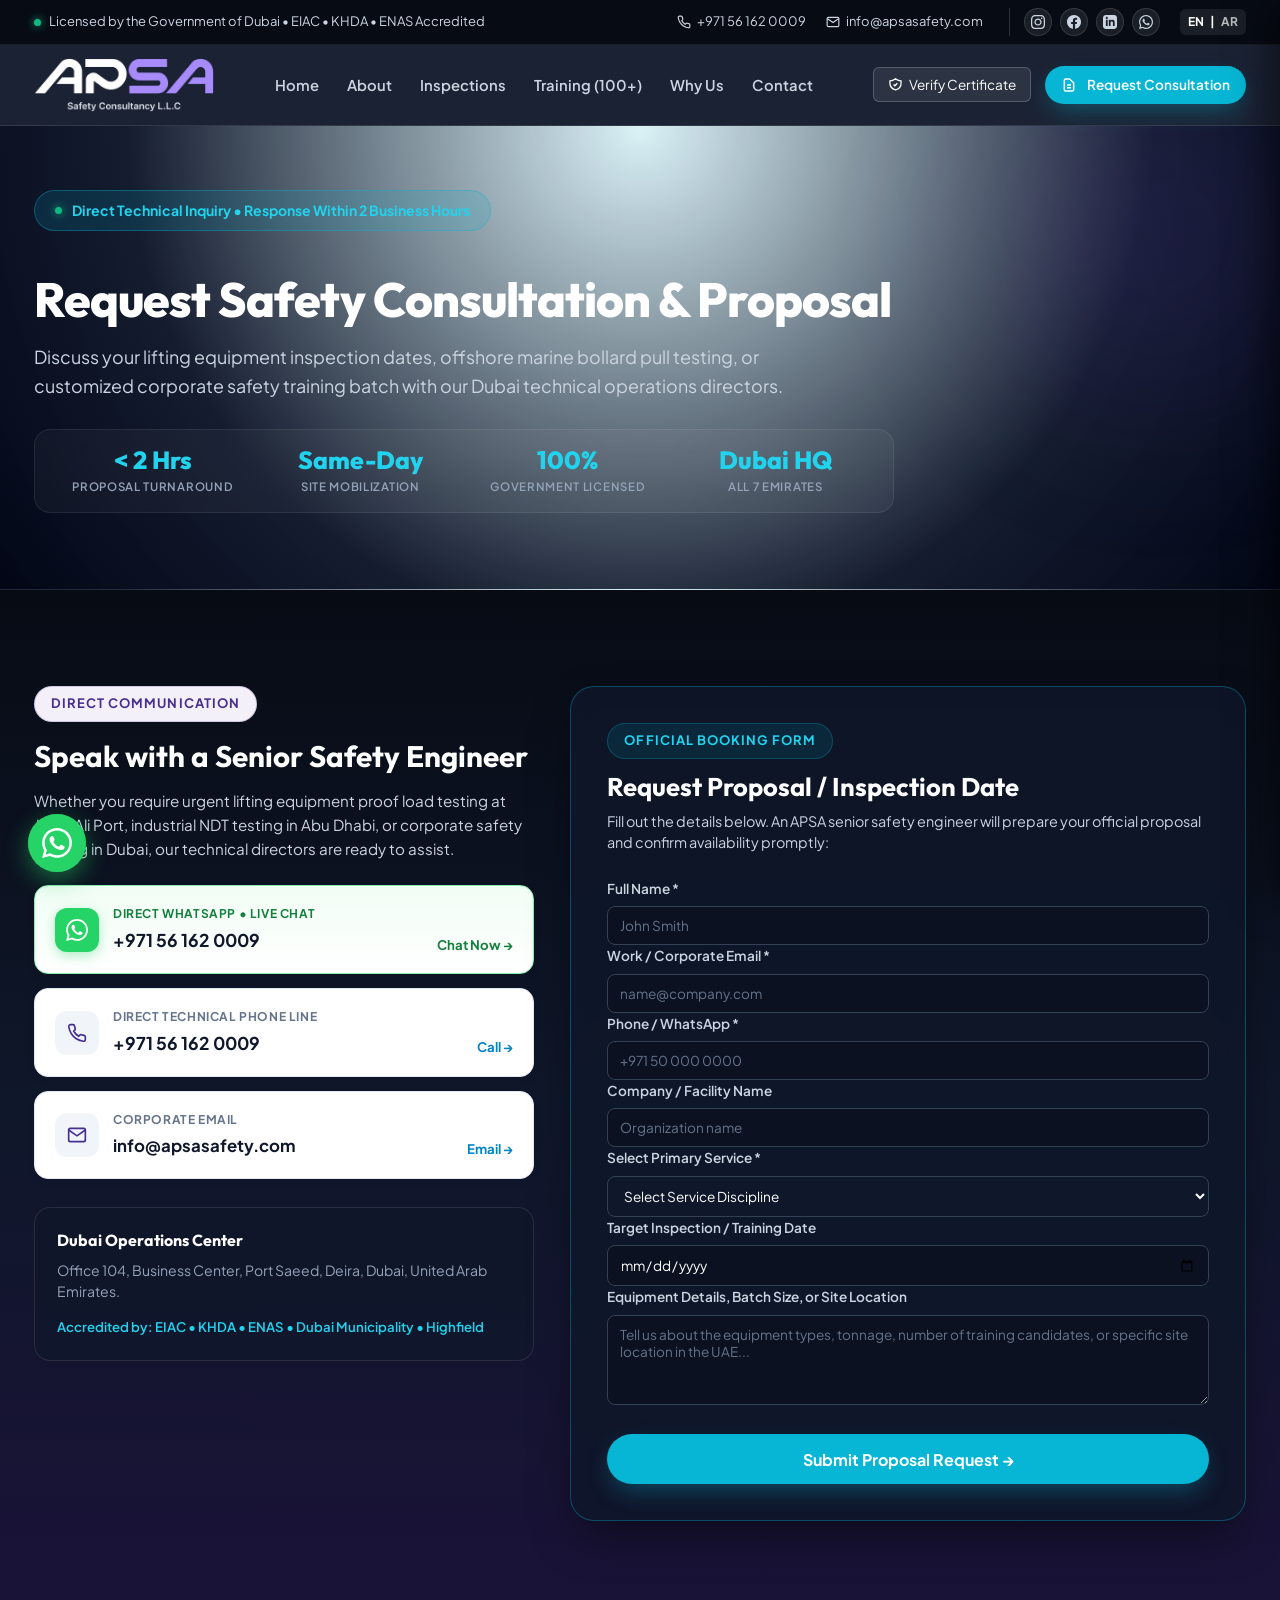
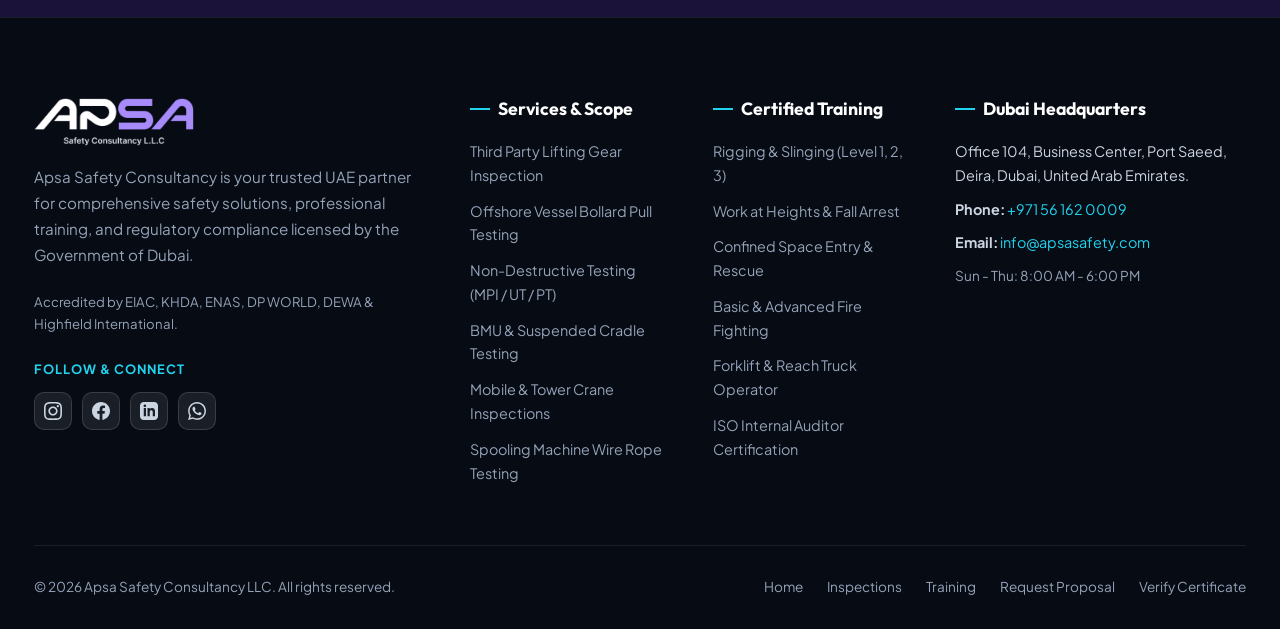
==== consultation.html @ 5a7aa696 "Add dedicated mobile-optimized pages for Training (100+ courses), Third-Party Inspections, and Consu" ====
<!DOCTYPE html>
<html lang="en">
<head>
  <meta charset="UTF-8">
  <meta name="viewport" content="width=device-width, initial-scale=1.0">
  <meta http-equiv="X-UA-Compatible" content="ie=edge">
  
  <!-- SEO Primary Meta Tags -->
  <title>Request Safety Consultation &amp; Inspection Proposal | APSA Safety Dubai</title>
  <meta name="description" content="Request an official technical proposal or inspection date for third-party lifting inspections, marine bollard pull testing, or corporate HSE safety training in Dubai, UAE.">
  <meta name="keywords" content="safety consultation Dubai, lifting inspection quotation, corporate safety training proposal, safety audit UAE, EIAC inspection booking">
  
  <!-- Google Fonts: Inter & Outfit -->
  <link rel="preconnect" href="https://fonts.googleapis.com">
  <link rel="preconnect" href="https://fonts.gstatic.com" crossorigin>
  <link href="https://fonts.googleapis.com/css2?family=Inter:wght@300;400;500;600;700;800&family=Outfit:wght@400;500;600;700;800;900&display=swap" rel="stylesheet">

  <!-- Favicon -->
  <link rel="icon" type="image/png" href="assets/LOGO PNG-01.png">

  <!-- Stylesheet -->
  <link rel="stylesheet" href="css/style.css">
</head>
<body>

  <!-- Accessible Skip Link -->
  <a href="#main-content" class="skip-link">Skip to main content</a>

  <!-- 1. Top Utility Header Bar -->
  <header class="top-bar">
    <div class="container">
      <div class="top-bar-badge">
        <span class="badge-dot"></span>
        <span>Licensed by the Government of Dubai &bull; EIAC &bull; KHDA &bull; ENAS Accredited</span>
      </div>
      <div class="top-bar-contact">
        <a href="tel:+971561620009">
          <svg width="14" height="14" fill="none" stroke="currentColor" stroke-width="2" viewBox="0 0 24 24"><path d="M22 16.92v3a2 2 0 01-2.18 2 19.79 19.79 0 01-8.63-3.07 19.5 19.5 0 01-6-6 19.79 19.79 0 01-3.07-8.67A2 2 0 014.11 2h3a2 2 0 012 1.72 12.84 12.84 0 00.7 2.81 2 2 0 01-.45 2.11L8.09 9.91a16 16 0 006 6l1.27-1.27a2 2 0 012.11-.45 12.84 12.84 0 002.81.7A2 2 0 0122 16.92z"></path></svg>
          +971 56 162 0009
        </a>
        <a href="mailto:info@apsasafety.com">
          <svg width="14" height="14" fill="none" stroke="currentColor" stroke-width="2" viewBox="0 0 24 24"><path d="M4 4h16c1.1 0 2 .9 2 2v12c0 1.1-.9 2-2 2H4c-1.1 0-2-.9-2-2V6c0-1.1.9-2 2-2z"></path><polyline points="22,6 12,13 2,6"></polyline></svg>
          info@apsasafety.com
        </a>

        <!-- Top Bar Social Icons -->
        <div class="top-bar-socials" aria-label="Social Media Links">
          <a href="https://www.instagram.com/apsasafety/" target="_blank" rel="noopener noreferrer" class="top-bar-social-link ig" title="Instagram" aria-label="Instagram">
            <svg width="14" height="14" fill="currentColor" viewBox="0 0 24 24"><path d="M12 2.163c3.204 0 3.584.012 4.85.07 3.252.148 4.771 1.691 4.919 4.919.058 1.265.069 1.645.069 4.849 0 3.205-.012 3.584-.069 4.849-.149 3.225-1.664 4.771-4.919 4.919-1.266.058-1.644.07-4.85.07-3.204 0-3.584-.012-4.849-.07-3.26-.149-4.771-1.699-4.919-4.92-.058-1.265-.07-1.644-.07-4.849 0-3.204.013-3.583.07-4.849.149-3.227 1.664-4.771 4.919-4.919 1.266-.057 1.645-.069 4.849-.069zm0-2.163c-3.259 0-3.667.014-4.947.072-4.358.2-6.78 2.618-6.98 6.98-.059 1.281-.073 1.689-.073 4.948 0 3.259.014 3.668.072 4.948.2 4.358 2.618 6.78 6.98 6.98 1.281.058 1.689.072 4.948.072 3.259 0 3.668-.014 4.948-.072 4.354-.2 6.782-2.618 6.979-6.98.059-1.28.073-1.689.073-4.948 0-3.259-.014-3.667-.072-4.947-.196-4.354-2.617-6.78-6.979-6.98-1.281-.059-1.69-.073-4.949-.073zm0 5.838c-3.403 0-6.162 2.759-6.162 6.162s2.759 6.163 6.162 6.163 6.162-2.759 6.162-6.163c0-3.403-2.759-6.162-6.162-6.162zm0 10.162c-2.209 0-4-1.79-4-4 0-2.209 1.791-4 4-4s4 1.791 4 4c0 2.21-1.791 4-4 4zm6.406-11.845c-.796 0-1.441.645-1.441 1.44s.645 1.44 1.441 1.44c.795 0 1.439-.645 1.439-1.44s-.644-1.44-1.439-1.44z"/></svg>
          </a>
          <a href="https://www.facebook.com/apsasafety/" target="_blank" rel="noopener noreferrer" class="top-bar-social-link fb" title="Facebook" aria-label="Facebook">
            <svg width="14" height="14" fill="currentColor" viewBox="0 0 24 24"><path d="M24 12.073c0-6.627-5.373-12-12-12s-12 5.373-12 12c0 5.99 4.388 10.954 10.125 11.854v-8.385H7.078v-3.47h3.047V9.43c0-3.007 1.792-4.669 4.533-4.669 1.312 0 2.686.235 2.686.235v2.953H15.83c-1.491 0-1.956.925-1.956 1.874v2.25h3.328l-.532 3.47h-2.796v8.385C19.612 23.027 24 18.062 24 12.073z"/></svg>
          </a>
          <a href="https://www.linkedin.com/company/apsa-safety/" target="_blank" rel="noopener noreferrer" class="top-bar-social-link li" title="LinkedIn" aria-label="LinkedIn">
            <svg width="14" height="14" fill="currentColor" viewBox="0 0 24 24"><path d="M19 0h-14c-2.761 0-5 2.239-5 5v14c0 2.761 2.239 5 5 5h14c2.762 0 5-2.239 5-5v-14c0-2.761-2.238-5-5-5zm-11 19h-3v-11h3v11zm-1.5-12.268c-.966 0-1.75-.79-1.75-1.764s.784-1.764 1.75-1.764 1.75.79 1.75 1.764-.783 1.764-1.75 1.764zm13.5 12.268h-3v-5.604c0-3.368-4-3.113-4 0v5.604h-3v-11h3v1.765c1.396-2.586 7-2.777 7 2.476v6.759z"/></svg>
          </a>
          <a href="https://wa.me/971561620009?text=Hello%2C%20I%E2%80%99d%20like%20to%20connect%20with%20Apsa%20Safety." target="_blank" rel="noopener noreferrer" class="top-bar-social-link wa" title="Direct WhatsApp" aria-label="WhatsApp">
            <svg width="14" height="14" fill="currentColor" viewBox="0 0 24 24"><path d="M.057 24l1.687-6.163c-1.041-1.804-1.588-3.849-1.587-5.946.003-6.556 5.338-11.891 11.893-11.891 3.181.001 6.167 1.24 8.413 3.488 2.245 2.248 3.481 5.236 3.48 8.414-.003 6.557-5.338 11.892-11.893 11.892-1.99-.001-3.951-.5-5.688-1.448l-6.305 1.654zm6.597-3.807c1.676.995 3.276 1.591 5.392 1.592 5.448 0 9.886-4.434 9.889-9.885.002-5.462-4.415-9.89-9.881-9.892-5.452 0-9.887 4.434-9.889 9.884-.001 2.225.651 3.891 1.746 5.634l-.999 3.648 3.742-.981zm11.387-5.464c-.074-.124-.272-.198-.57-.347-.297-.149-1.758-.868-2.031-.967-.272-.099-.47-.149-.669.149-.198.297-.768.967-.941 1.165-.173.198-.347.223-.644.074-.297-.149-1.255-.462-2.39-1.475-.883-.788-1.48-1.761-1.653-2.059-.173-.297-.018-.458.13-.606.134-.133.297-.347.446-.521.151-.172.2-.296.3-.495.099-.198.05-.372-.025-.521-.075-.148-.669-1.611-.916-2.206-.242-.579-.487-.501-.669-.51l-.57-.01c-.198 0-.52.074-.792.372s-1.04 1.016-1.04 2.479 1.065 2.876 1.213 3.074c.149.198 2.095 3.2 5.076 4.487.709.306 1.263.489 1.694.626.712.226 1.36.194 1.872.118.571-.085 1.758-.719 2.006-1.413.248-.695.248-1.29.173-1.414z"/></svg>
          </a>
        </div>

        <div class="lang-switch">
          <span>EN</span>
          <span>|</span>
          <span style="opacity: 0.7;">AR</span>
        </div>
      </div>
    </div>
  </header>

  <!-- 2. Sticky Navbar with Multi-Page Routing -->
  <nav class="main-nav" aria-label="Main Navigation">
    <div class="container nav-container">
      <a href="index.html" class="brand-logo" aria-label="Apsa Safety Consultancy Home">
        <div class="logo-wrapper">
          <img src="assets/logo-light.png" alt="Apsa Safety Consultancy Logo" class="logo-img" width="180" height="54">
        </div>
      </a>

      <ul class="nav-links">
        <li><a href="index.html" class="nav-link">Home</a></li>
        <li><a href="index.html#about" class="nav-link">About</a></li>
        <li><a href="inspections.html" class="nav-link">Inspections</a></li>
        <li><a href="training.html" class="nav-link">Training (100+)</a></li>
        <li><a href="index.html#why-us" class="nav-link">Why Us</a></li>
        <li><a href="index.html#contact" class="nav-link">Contact</a></li>
      </ul>

      <div class="nav-actions">
        <!-- Verify Certificate Modal Trigger -->
        <button class="btn-verify-cert open-cert-modal">
          <svg width="15" height="15" fill="none" stroke="currentColor" stroke-width="2" viewBox="0 0 24 24"><path d="M9 12l2 2 4-4m5.618-4.016A11.955 11.955 0 0112 2.944a11.955 11.955 0 01-8.618 3.04A12.02 12.02 0 003 9c0 5.591 3.824 10.29 9 11.622 5.176-1.332 9-6.03 9-11.622 0-1.042-.133-2.052-.382-3.016z"></path></svg>
          Verify Certificate
        </button>

        <!-- Active Consultation Nav Pill -->
        <a href="consultation.html" class="btn btn-cyan btn-sm btn-pill" aria-label="Request Safety Consultation &amp; Proposal">
          <svg width="16" height="16" fill="none" stroke="currentColor" stroke-width="2.2" viewBox="0 0 24 24"><path d="M9 12h6m-6 4h6m2 5H7a2 2 0 01-2-2V5a2 2 0 012-2h5.586a1 1 0 01.707.293l5.414 5.414a1 1 0 01.293.707V19a2 2 0 01-2 2z"></path></svg>
          Request Consultation
        </a>

        <button class="mobile-menu-btn open-sidebar-btn" aria-label="Toggle navigation menu">
          <span></span>
          <span></span>
          <span></span>
        </button>
      </div>
    </div>
  </nav>

  <!-- 3. Off-Canvas Sidebar Drawer for Mobile & Quick Navigation -->
  <div class="sidebar-backdrop" id="sidebarBackdrop"></div>
  <aside class="sidebar-drawer" id="sidebarDrawer" aria-label="Services and Navigation Drawer">
    <div class="sidebar-header">
      <div class="sidebar-brand">
        <a href="index.html" class="logo-wrapper" style="height: 42px;" aria-label="Apsa Safety Consultancy Home">
          <img src="assets/logo-light.png" alt="Apsa Safety Consultancy" class="logo-img" width="140" height="42">
        </a>
      </div>
      <button class="sidebar-close-btn" id="sidebarCloseBtn" aria-label="Close sidebar">
        <svg width="18" height="18" fill="none" stroke="currentColor" stroke-width="2" viewBox="0 0 24 24"><line x1="18" y1="6" x2="6" y2="18"></line><line x1="6" y1="6" x2="18" y2="18"></line></svg>
      </button>
    </div>

    <div class="sidebar-body">
      <div>
        <div class="sidebar-section-title">Navigation Menu</div>
        <ul class="sidebar-main-links">
          <li><a href="index.html" class="sidebar-main-link"><svg width="18" height="18" fill="none" stroke="currentColor" stroke-width="2" viewBox="0 0 24 24"><path d="M3 9l9-7 9 7v11a2 2 0 0 1-2 2H5a2 2 0 0 1-2-2z"></path></svg> Home</a></li>
          <li><a href="index.html#about" class="sidebar-main-link"><svg width="18" height="18" fill="none" stroke="currentColor" stroke-width="2" viewBox="0 0 24 24"><circle cx="12" cy="12" r="10"></circle><line x1="12" y1="16" x2="12" y2="12"></line><line x1="12" y1="8" x2="12.01" y2="8"></line></svg> About APSA Safety</a></li>
          <li><a href="inspections.html" class="sidebar-main-link"><svg width="18" height="18" fill="none" stroke="currentColor" stroke-width="2" viewBox="0 0 24 24"><path d="M12 22s8-4 8-10V5l-8-3-8 3v7c0 6 8 10 8 10z"></path></svg> Third-Party Inspections</a></li>
          <li><a href="training.html" class="sidebar-main-link"><svg width="18" height="18" fill="none" stroke="currentColor" stroke-width="2" viewBox="0 0 24 24"><path d="M22 10v6M2 10l10-5 10 5-10 5z"></path><path d="M6 12v5c3 3 9 3 12 0v-5"></path></svg> Accredited HSE Training (100+)</a></li>
          <li><a href="index.html#approvals" class="sidebar-main-link"><svg width="18" height="18" fill="none" stroke="currentColor" stroke-width="2" viewBox="0 0 24 24"><circle cx="12" cy="8" r="7"></circle><polyline points="8.21 13.89 7 23 12 20 17 23 15.79 13.88"></polyline></svg> Official Accreditations</a></li>
          <li><a href="index.html#why-us" class="sidebar-main-link"><svg width="18" height="18" fill="none" stroke="currentColor" stroke-width="2" viewBox="0 0 24 24"><polygon points="12 2 15.09 8.26 22 9.27 17 14.14 18.18 21.02 12 17.77 5.82 21.02 7 14.14 2 9.27 8.91 8.26 12 2"></polygon></svg> Why Choose Us</a></li>
          <li><a href="index.html#contact" class="sidebar-main-link"><svg width="18" height="18" fill="none" stroke="currentColor" stroke-width="2" viewBox="0 0 24 24"><path d="M22 16.92v3a2 2 0 01-2.18 2 19.79 19.79 0 01-8.63-3.07 19.5 19.5 0 01-6-6 19.79 19.79 0 01-3.07-8.67A2 2 0 014.11 2h3a2 2 0 012 1.72 12.84 12.84 0 00.7 2.81 2 2 0 01-.45 2.11L8.09 9.91a16 16 0 006 6l1.27-1.27a2 2 0 012.11-.45 12.84 12.84 0 002.81.7A2 2 0 0122 16.92z"></path></svg> Contact Us &amp; Support</a></li>
        </ul>

        <!-- Action Buttons Inside Sidebar -->
        <div style="display: flex; flex-direction: column; gap: 10px; margin-top: 18px; margin-bottom: 24px;">
          <a href="consultation.html" class="btn btn-cyan btn-sm btn-pill" style="width: 100%; justify-content: center; gap: 8px;">
            <svg width="15" height="15" fill="none" stroke="currentColor" stroke-width="2.2" viewBox="0 0 24 24"><path d="M9 12h6m-6 4h6m2 5H7a2 2 0 01-2-2V5a2 2 0 012-2h5.586a1 1 0 01.707.293l5.414 5.414a1 1 0 01.293.707V19a2 2 0 01-2 2z"></path></svg>
            Request Consultation / Proposal
          </a>
          <button class="btn btn-outline-white btn-sm btn-pill open-cert-modal" style="width: 100%; justify-content: center; gap: 8px;">
            <svg width="15" height="15" fill="none" stroke="currentColor" stroke-width="2" viewBox="0 0 24 24"><path d="M9 12l2 2 4-4m5.618-4.016A11.955 11.955 0 0112 2.944a11.955 11.955 0 01-8.618 3.04A12.02 12.02 0 003 9c0 5.591 3.824 10.29 9 11.622 5.176-1.332 9-6.03 9-11.622 0-1.042-.133-2.052-.382-3.016z"></path></svg>
            Verify Official Certificate
          </button>
        </div>
      </div>

      <!-- Quick Assistance Card -->
      <div class="sidebar-contact-card" style="margin-top: auto;">
        <h4 style="font-size: 0.95rem; margin-bottom: 6px;">Need Immediate Assistance?</h4>
        <p style="font-size: 0.8rem; margin-bottom: 12px;">Contact our Dubai technical operations center directly for emergency inspections or batch bookings.</p>
        
        <div class="sidebar-contact-item">
          <svg width="15" height="15" fill="none" stroke="currentColor" stroke-width="2" viewBox="0 0 24 24"><path d="M22 16.92v3a2 2 0 01-2.18 2 19.79 19.79 0 01-8.63-3.07 19.5 19.5 0 01-6-6 19.79 19.79 0 01-3.07-8.67A2 2 0 014.11 2h3a2 2 0 012 1.72 12.84 12.84 0 00.7 2.81 2 2 0 01-.45 2.11L8.09 9.91a16 16 0 006 6l1.27-1.27a2 2 0 012.11-.45 12.84 12.84 0 002.81.7A2 2 0 0122 16.92z"></path></svg>
          <a href="tel:+971561620009" style="color: inherit; font-size: 0.85rem; font-weight: 600;">+971 56 162 0009</a>
        </div>
        <div class="sidebar-contact-item">
          <svg width="15" height="15" fill="none" stroke="currentColor" stroke-width="2" viewBox="0 0 24 24"><path d="M4 4h16c1.1 0 2 .9 2 2v12c0 1.1-.9 2-2 2H4c-1.1 0-2-.9-2-2V6c0-1.1.9-2 2-2z"></path><polyline points="22,6 12,13 2,6"></polyline></svg>
          <a href="mailto:info@apsasafety.com" style="color: inherit; font-size: 0.85rem; font-weight: 600;">info@apsasafety.com</a>
        </div>

        <a href="https://wa.me/971561620009?text=Hello%2C%20I%E2%80%99d%20like%20to%20book%20a%20consultation." target="_blank" rel="noopener noreferrer" class="btn btn-cyan btn-sm btn-pill" style="width: 100%; margin-top: 12px; font-size: 0.82rem;">
          Chat on WhatsApp
        </a>

        <!-- Sidebar Socials -->
        <div class="sidebar-socials-block">
          <div class="sidebar-socials-label">Follow &amp; Connect:</div>
          <div class="social-icons-group">
            <a href="https://www.instagram.com/apsasafety/" target="_blank" rel="noopener noreferrer" class="social-btn social-ig" aria-label="Instagram" title="Instagram"><svg width="16" height="16" fill="currentColor" viewBox="0 0 24 24"><path d="M12 2.163c3.204 0 3.584.012 4.85.07 3.252.148 4.771 1.691 4.919 4.919.058 1.265.069 1.645.069 4.849 0 3.205-.012 3.584-.069 4.849-.149 3.225-1.664 4.771-4.919 4.919-1.266.058-1.644.07-4.85.07-3.204 0-3.584-.012-4.849-.07-3.26-.149-4.771-1.699-4.919-4.92-.058-1.265-.07-1.644-.07-4.849 0-3.204.013-3.583.07-4.849.149-3.227 1.664-4.771 4.919-4.919 1.266-.057 1.645-.069 4.849-.069zm0-2.163c-3.259 0-3.667.014-4.947.072-4.358.2-6.78 2.618-6.98 6.98-.059 1.281-.073 1.689-.073 4.948 0 3.259.014 3.668.072 4.948.2 4.358 2.618 6.78 6.98 6.98 1.281.058 1.689.072 4.948.072 3.259 0 3.668-.014 4.948-.072 4.354-.2 6.782-2.618 6.979-6.98.059-1.28.073-1.689.073-4.948 0-3.259-.014-3.667-.072-4.947-.196-4.354-2.617-6.78-6.979-6.98-1.281-.059-1.69-.073-4.949-.073zm0 5.838c-3.403 0-6.162 2.759-6.162 6.162s2.759 6.163 6.162 6.163 6.162-2.759 6.162-6.163c0-3.403-2.759-6.162-6.162-6.162zm0 10.162c-2.209 0-4-1.79-4-4 0-2.209 1.791-4 4-4s4 1.791 4 4c0 2.21-1.791 4-4 4zm6.406-11.845c-.796 0-1.441.645-1.441 1.44s.645 1.44 1.441 1.44c.795 0 1.439-.645 1.439-1.44s-.644-1.44-1.439-1.44z"/></svg></a>
            <a href="https://www.facebook.com/apsasafety/" target="_blank" rel="noopener noreferrer" class="social-btn social-fb" aria-label="Facebook" title="Facebook"><svg width="16" height="16" fill="currentColor" viewBox="0 0 24 24"><path d="M24 12.073c0-6.627-5.373-12-12-12s-12 5.373-12 12c0 5.99 4.388 10.954 10.125 11.854v-8.385H7.078v-3.47h3.047V9.43c0-3.007 1.792-4.669 4.533-4.669 1.312 0 2.686.235 2.686.235v2.953H15.83c-1.491 0-1.956.925-1.956 1.874v2.25h3.328l-.532 3.47h-2.796v8.385C19.612 23.027 24 18.062 24 12.073z"/></svg></a>
            <a href="https://www.linkedin.com/company/apsa-safety/" target="_blank" rel="noopener noreferrer" class="social-btn social-li" aria-label="LinkedIn" title="LinkedIn"><svg width="16" height="16" fill="currentColor" viewBox="0 0 24 24"><path d="M19 0h-14c-2.761 0-5 2.239-5 5v14c0 2.761 2.239 5 5 5h14c2.762 0 5-2.239 5-5v-14c0-2.761-2.238-5-5-5zm-11 19h-3v-11h3v11zm-1.5-12.268c-.966 0-1.75-.79-1.75-1.764s.784-1.764 1.75-1.764 1.75.79 1.75 1.764-.783 1.764-1.75 1.764zm13.5 12.268h-3v-5.604c0-3.368-4-3.113-4 0v5.604h-3v-11h3v1.765c1.396-2.586 7-2.777 7 2.476v6.759z"/></svg></a>
            <a href="https://wa.me/971561620009?text=Hello%2C%20I%E2%80%99d%20like%20to%20connect%20with%20Apsa%20Safety." target="_blank" rel="noopener noreferrer" class="social-btn social-wa" aria-label="WhatsApp" title="Direct WhatsApp"><svg width="16" height="16" fill="currentColor" viewBox="0 0 24 24"><path d="M.057 24l1.687-6.163c-1.041-1.804-1.588-3.849-1.587-5.946.003-6.556 5.338-11.891 11.893-11.891 3.181.001 6.167 1.24 8.413 3.488 2.245 2.248 3.481 5.236 3.48 8.414-.003 6.557-5.338 11.892-11.893 11.892-1.99-.001-3.951-.5-5.688-1.448l-6.305 1.654zm6.597-3.807c1.676.995 3.276 1.591 5.392 1.592 5.448 0 9.886-4.434 9.889-9.885.002-5.462-4.415-9.89-9.881-9.892-5.452 0-9.887 4.434-9.889 9.884-.001 2.225.651 3.891 1.746 5.634l-.999 3.648 3.742-.981zm11.387-5.464c-.074-.124-.272-.198-.57-.347-.297-.149-1.758-.868-2.031-.967-.272-.099-.47-.149-.669.149-.198.297-.768.967-.941 1.165-.173.198-.347.223-.644.074-.297-.149-1.255-.462-2.39-1.475-.883-.788-1.48-1.761-1.653-2.059-.173-.297-.018-.458.13-.606.134-.133.297-.347.446-.521.151-.172.2-.296.3-.495.099-.198.05-.372-.025-.521-.075-.148-.669-1.611-.916-2.206-.242-.579-.487-.501-.669-.51l-.57-.01c-.198 0-.52.074-.792.372s-1.04 1.016-1.04 2.479 1.065 2.876 1.213 3.074c.149.198 2.095 3.2 5.076 4.487.709.306 1.263.489 1.694.626.712.226 1.36.194 1.872.118.571-.085 1.758-.719 2.006-1.413.248-.695.248-1.29.173-1.414z"/></svg></a>
          </div>
        </div>
      </div>
    </div>
  </aside>

  <!-- MAIN CONTENT -->
  <main id="main-content">

    <!-- Subpage Hero Banner -->
    <section class="subpage-hero">
      <div class="container">
        <div class="subpage-hero-content">
          <span class="hero-badge">
            <span class="badge-dot"></span>
            Direct Technical Inquiry &bull; Response Within 2 Business Hours
          </span>
          <h1 class="subpage-title">Request Safety Consultation &amp; Proposal</h1>
          <p class="subpage-desc">
            Discuss your lifting equipment inspection dates, offshore marine bollard pull testing, or customized corporate safety training batch with our Dubai technical operations directors.
          </p>

          <div class="subpage-stats-bar">
            <div class="subpage-stat-item">
              <div class="subpage-stat-val">&lt; 2 Hrs</div>
              <div class="subpage-stat-lbl">Proposal Turnaround</div>
            </div>
            <div class="subpage-stat-item">
              <div class="subpage-stat-val">Same-Day</div>
              <div class="subpage-stat-lbl">Site Mobilization</div>
            </div>
            <div class="subpage-stat-item">
              <div class="subpage-stat-val">100%</div>
              <div class="subpage-stat-lbl">Government Licensed</div>
            </div>
            <div class="subpage-stat-item">
              <div class="subpage-stat-val">Dubai HQ</div>
              <div class="subpage-stat-lbl">All 7 Emirates</div>
            </div>
          </div>
        </div>
      </div>
    </section>

    <!-- Consultation & Proposal Page Layout -->
    <section class="section section-dark">
      <div class="container">
        <div class="consultation-page-grid">
          
          <!-- Left Column: Direct Communication Channels & Accreditations -->
          <div class="consultation-sidebar-info">
            <span class="section-badge badge-primary">Direct Communication</span>
            <h2 style="font-size: 1.85rem; color: #FFFFFF; margin-bottom: 14px; line-height: 1.25;">Speak with a Senior Safety Engineer</h2>
            <p style="color: var(--slate-300); font-size: 0.95rem; line-height: 1.6; margin-bottom: 24px;">
              Whether you require urgent lifting equipment proof load testing at Jebel Ali Port, industrial NDT testing in Abu Dhabi, or corporate safety training in Dubai, our technical directors are ready to assist.
            </p>

            <div style="display: flex; flex-direction: column; gap: 14px; margin-bottom: 28px;">
              <!-- Direct WhatsApp Live Action -->
              <a href="https://wa.me/971561620009?text=Hello%2C%20I%E2%80%99d%20like%20to%20request%20an%20official%20safety%20consultation%20proposal." target="_blank" rel="noopener noreferrer" class="contact-channel-card contact-channel-wa" style="padding: 18px 20px;">
                <div style="display: flex; align-items: center; justify-content: space-between;">
                  <div style="display: flex; align-items: center; gap: 14px;">
                    <div class="channel-icon-box wa-icon" style="margin-bottom: 0; width: 44px; height: 44px;">
                      <svg width="22" height="22" fill="currentColor" viewBox="0 0 24 24"><path d="M.057 24l1.687-6.163c-1.041-1.804-1.588-3.849-1.587-5.946.003-6.556 5.338-11.891 11.893-11.891 3.181.001 6.167 1.24 8.413 3.488 2.245 2.248 3.481 5.236 3.48 8.414-.003 6.557-5.338 11.892-11.893 11.892-1.99-.001-3.951-.5-5.688-1.448l-6.305 1.654zm6.597-3.807c1.676.995 3.276 1.591 5.392 1.592 5.448 0 9.886-4.434 9.889-9.885.002-5.462-4.415-9.89-9.881-9.892-5.452 0-9.887 4.434-9.889 9.884-.001 2.225.651 3.891 1.746 5.634l-.999 3.648 3.742-.981zm11.387-5.464c-.074-.124-.272-.198-.57-.347-.297-.149-1.758-.868-2.031-.967-.272-.099-.47-.149-.669.149-.198.297-.768.967-.941 1.165-.173.198-.347.223-.644.074-.297-.149-1.255-.462-2.39-1.475-.883-.788-1.48-1.761-1.653-2.059-.173-.297-.018-.458.13-.606.134-.133.297-.347.446-.521.151-.172.2-.296.3-.495.099-.198.05-.372-.025-.521-.075-.148-.669-1.611-.916-2.206-.242-.579-.487-.501-.669-.51l-.57-.01c-.198 0-.52.074-.792.372s-1.04 1.016-1.04 2.479 1.065 2.876 1.213 3.074c.149.198 2.095 3.2 5.076 4.487.709.306 1.263.489 1.694.626.712.226 1.36.194 1.872.118.571-.085 1.758-.719 2.006-1.413.248-.695.248-1.29.173-1.414z"/></svg>
                    </div>
                    <div>
                      <div class="channel-label" style="margin-bottom: 2px;">Direct WhatsApp &bull; Live Chat</div>
                      <div class="channel-value" style="margin-bottom: 0; font-size: 1.1rem;">+971 56 162 0009</div>
                    </div>
                  </div>
                  <span class="channel-action">Chat Now &rarr;</span>
                </div>
              </a>

              <!-- Direct Phone Line -->
              <a href="tel:+971561620009" class="contact-channel-card" style="padding: 18px 20px;">
                <div style="display: flex; align-items: center; justify-content: space-between;">
                  <div style="display: flex; align-items: center; gap: 14px;">
                    <div class="channel-icon-box" style="margin-bottom: 0; width: 44px; height: 44px;">
                      <svg width="20" height="20" fill="none" stroke="currentColor" stroke-width="2" viewBox="0 0 24 24"><path d="M22 16.92v3a2 2 0 01-2.18 2 19.79 19.79 0 01-8.63-3.07 19.5 19.5 0 01-6-6 19.79 19.79 0 01-3.07-8.67A2 2 0 014.11 2h3a2 2 0 012 1.72 12.84 12.84 0 00.7 2.81 2 2 0 01-.45 2.11L8.09 9.91a16 16 0 006 6l1.27-1.27a2 2 0 012.11-.45 12.84 12.84 0 002.81.7A2 2 0 0122 16.92z"></path></svg>
                    </div>
                    <div>
                      <div class="channel-label" style="margin-bottom: 2px;">Direct Technical Phone Line</div>
                      <div class="channel-value" style="margin-bottom: 0; font-size: 1.1rem;">+971 56 162 0009</div>
                    </div>
                  </div>
                  <span class="channel-action">Call &rarr;</span>
                </div>
              </a>

              <!-- Corporate Email -->
              <a href="mailto:info@apsasafety.com" class="contact-channel-card" style="padding: 18px 20px;">
                <div style="display: flex; align-items: center; justify-content: space-between;">
                  <div style="display: flex; align-items: center; gap: 14px;">
                    <div class="channel-icon-box" style="margin-bottom: 0; width: 44px; height: 44px;">
                      <svg width="20" height="20" fill="none" stroke="currentColor" stroke-width="2" viewBox="0 0 24 24"><path d="M4 4h16c1.1 0 2 .9 2 2v12c0 1.1-.9 2-2 2H4c-1.1 0-2-.9-2-2V6c0-1.1.9-2 2-2z"></path><polyline points="22,6 12,13 2,6"></polyline></svg>
                    </div>
                    <div>
                      <div class="channel-label" style="margin-bottom: 2px;">Corporate Email</div>
                      <div class="channel-value" style="margin-bottom: 0; font-size: 1.05rem;">info@apsasafety.com</div>
                    </div>
                  </div>
                  <span class="channel-action">Email &rarr;</span>
                </div>
              </a>
            </div>

            <!-- Accreditations & Office Box -->
            <div style="background: rgba(15, 23, 42, 0.75); border: 1px solid rgba(255, 255, 255, 0.1); border-radius: var(--radius-lg); padding: 22px;">
              <h4 style="color: #FFFFFF; font-size: 1rem; margin-bottom: 10px;">Dubai Operations Center</h4>
              <p style="font-size: 0.88rem; color: #94A3B8; line-height: 1.5; margin-bottom: 14px;">
                Office 104, Business Center, Port Saeed, Deira, Dubai, United Arab Emirates.
              </p>
              <div style="font-size: 0.825rem; color: var(--cyan-400); font-weight: 600;">
                Accredited by: EIAC &bull; KHDA &bull; ENAS &bull; Dubai Municipality &bull; Highfield
              </div>
            </div>
          </div>

          <!-- Right Column: Interactive Proposal Request Form -->
          <div class="consultation-form-card">
            <span class="section-badge" style="margin-bottom: 12px;">Official Booking Form</span>
            <h3 style="font-size: 1.6rem; color: #FFFFFF; margin-bottom: 8px;">Request Proposal / Inspection Date</h3>
            <p style="font-size: 0.9rem; color: var(--slate-300); margin-bottom: 24px; line-height: 1.5;">
              Fill out the details below. An APSA senior safety engineer will prepare your official proposal and confirm availability promptly:
            </p>

            <form id="consultationFullForm">
              <div class="proposal-form-row">
                <div>
                  <label style="display: block; font-size: 0.85rem; font-weight: 600; color: #CBD5E1; margin-bottom: 6px;" for="cfName">Full Name *</label>
                  <input type="text" id="cfName" required placeholder="John Smith" class="sidebar-input">
                </div>
                <div>
                  <label style="display: block; font-size: 0.85rem; font-weight: 600; color: #CBD5E1; margin-bottom: 6px;" for="cfEmail">Work / Corporate Email *</label>
                  <input type="email" id="cfEmail" required placeholder="name@company.com" class="sidebar-input">
                </div>
              </div>

              <div class="proposal-form-row">
                <div>
                  <label style="display: block; font-size: 0.85rem; font-weight: 600; color: #CBD5E1; margin-bottom: 6px;" for="cfPhone">Phone / WhatsApp *</label>
                  <input type="tel" id="cfPhone" required placeholder="+971 50 000 0000" class="sidebar-input">
                </div>
                <div>
                  <label style="display: block; font-size: 0.85rem; font-weight: 600; color: #CBD5E1; margin-bottom: 6px;" for="cfCompany">Company / Facility Name</label>
                  <input type="text" id="cfCompany" placeholder="Organization name" class="sidebar-input">
                </div>
              </div>

              <div class="proposal-form-row">
                <div>
                  <label style="display: block; font-size: 0.85rem; font-weight: 600; color: #CBD5E1; margin-bottom: 6px;" for="cfService">Select Primary Service *</label>
                  <select id="cfService" required class="sidebar-input" style="background-color: #0F172A;">
                    <option value="" disabled selected>Select Service Discipline</option>
                    <option value="lifting-inspection">Third Party Lifting Equipment Inspection</option>
                    <option value="bollard-pull">Bollard Pull Offshore Vessel Testing</option>
                    <option value="ndt-testing">Non-Destructive Testing (MPI / UT / PT)</option>
                    <option value="bmu-cradle">BMU &amp; Suspended Cradle Testing</option>
                    <option value="spooling-winch">Spooling Machine &amp; Wire Rope Services</option>
                    <option value="hse-corporate">Certified HSE Training (Corporate Batch)</option>
                    <option value="iso-auditing">ISO Management &amp; Internal Auditor Certification</option>
                  </select>
                </div>
                <div>
                  <label style="display: block; font-size: 0.85rem; font-weight: 600; color: #CBD5E1; margin-bottom: 6px;" for="cfDate">Target Inspection / Training Date</label>
                  <input type="date" id="cfDate" class="sidebar-input">
                </div>
              </div>

              <div style="margin-bottom: 22px;">
                <label style="display: block; font-size: 0.85rem; font-weight: 600; color: #CBD5E1; margin-bottom: 6px;" for="cfMsg">Equipment Details, Batch Size, or Site Location</label>
                <textarea id="cfMsg" rows="4" placeholder="Tell us about the equipment types, tonnage, number of training candidates, or specific site location in the UAE..." class="sidebar-input"></textarea>
              </div>

              <button type="submit" class="btn btn-cyan btn-pill" style="width: 100%; min-height: 50px; font-size: 1rem; font-weight: 700;">
                Submit Proposal Request &rarr;
              </button>

              <div id="consultationPageToast" style="display: none; padding: 16px; background: #DCFCE7; color: #15803D; border: 1.5px solid #86EFAC; border-radius: 10px; margin-top: 18px; font-weight: 600; text-align: center;">
                ✓ Thank you! Your proposal request has been dispatched to our Dubai safety engineering team. A senior technical officer will contact you within 2 business hours.
              </div>
            </form>
          </div>

        </div>
      </div>
    </section>

  </main>

  <!-- Site Footer -->
  <footer class="site-footer">
    <div class="container">
      <div class="footer-grid">
        <div class="footer-brand">
          <a href="index.html" class="logo-wrapper" style="height: 48px; margin-bottom: 16px;" aria-label="Apsa Safety Consultancy Home">
            <img src="assets/logo-light.png" alt="Apsa Safety Consultancy" class="logo-img" width="160" height="48">
          </a>
          <p>Apsa Safety Consultancy is your trusted UAE partner for comprehensive safety solutions, professional training, and regulatory compliance licensed by the Government of Dubai.</p>
          <div style="font-size: 0.825rem; color: #94A3B8;">
            Accredited by EIAC, KHDA, ENAS, DP WORLD, DEWA &amp; Highfield International.
          </div>

          <div class="footer-social-wrapper">
            <div class="footer-social-label">Follow &amp; Connect</div>
            <div class="social-icons-group">
              <a href="https://www.instagram.com/apsasafety/" target="_blank" rel="noopener noreferrer" class="social-btn social-ig" aria-label="Follow Apsa Safety on Instagram" title="Instagram"><svg width="18" height="18" fill="currentColor" viewBox="0 0 24 24"><path d="M12 2.163c3.204 0 3.584.012 4.85.07 3.252.148 4.771 1.691 4.919 4.919.058 1.265.069 1.645.069 4.849 0 3.205-.012 3.584-.069 4.849-.149 3.225-1.664 4.771-4.919 4.919-1.266.058-1.644.07-4.85.07-3.204 0-3.584-.012-4.849-.07-3.26-.149-4.771-1.699-4.919-4.92-.058-1.265-.07-1.644-.07-4.849 0-3.204.013-3.583.07-4.849.149-3.227 1.664-4.771 4.919-4.919 1.266-.057 1.645-.069 4.849-.069zm0-2.163c-3.259 0-3.667.014-4.947.072-4.358.2-6.78 2.618-6.98 6.98-.059 1.281-.073 1.689-.073 4.948 0 3.259.014 3.668.072 4.948.2 4.358 2.618 6.78 6.98 6.98 1.281.058 1.689.072 4.948.072 3.259 0 3.668-.014 4.948-.072 4.354-.2 6.782-2.618 6.979-6.98.059-1.28.073-1.689.073-4.948 0-3.259-.014-3.667-.072-4.947-.196-4.354-2.617-6.78-6.979-6.98-1.281-.059-1.69-.073-4.949-.073zm0 5.838c-3.403 0-6.162 2.759-6.162 6.162s2.759 6.163 6.162 6.163 6.162-2.759 6.162-6.163c0-3.403-2.759-6.162-6.162-6.162zm0 10.162c-2.209 0-4-1.79-4-4 0-2.209 1.791-4 4-4s4 1.791 4 4c0 2.21-1.791 4-4 4zm6.406-11.845c-.796 0-1.441.645-1.441 1.44s.645 1.44 1.441 1.44c.795 0 1.439-.645 1.439-1.44s-.644-1.44-1.439-1.44z"/></svg></a>
              <a href="https://www.facebook.com/apsasafety/" target="_blank" rel="noopener noreferrer" class="social-btn social-fb" aria-label="Follow Apsa Safety on Facebook" title="Facebook"><svg width="18" height="18" fill="currentColor" viewBox="0 0 24 24"><path d="M24 12.073c0-6.627-5.373-12-12-12s-12 5.373-12 12c0 5.99 4.388 10.954 10.125 11.854v-8.385H7.078v-3.47h3.047V9.43c0-3.007 1.792-4.669 4.533-4.669 1.312 0 2.686.235 2.686.235v2.953H15.83c-1.491 0-1.956.925-1.956 1.874v2.25h3.328l-.532 3.47h-2.796v8.385C19.612 23.027 24 18.062 24 12.073z"/></svg></a>
              <a href="https://www.linkedin.com/company/apsa-safety/" target="_blank" rel="noopener noreferrer" class="social-btn social-li" aria-label="Connect with Apsa Safety on LinkedIn" title="LinkedIn"><svg width="18" height="18" fill="currentColor" viewBox="0 0 24 24"><path d="M19 0h-14c-2.761 0-5 2.239-5 5v14c0 2.761 2.239 5 5 5h14c2.762 0 5-2.239 5-5v-14c0-2.761-2.238-5-5-5zm-11 19h-3v-11h3v11zm-1.5-12.268c-.966 0-1.75-.79-1.75-1.764s.784-1.764 1.75-1.764 1.75.79 1.75 1.764-.783 1.764-1.75 1.764zm13.5 12.268h-3v-5.604c0-3.368-4-3.113-4 0v5.604h-3v-11h3v1.765c1.396-2.586 7-2.777 7 2.476v6.759z"/></svg></a>
              <a href="https://wa.me/971561620009?text=Hello%2C%20I%E2%80%99d%20like%20to%20connect%20with%20Apsa%20Safety." target="_blank" rel="noopener noreferrer" class="social-btn social-wa" aria-label="Chat directly on WhatsApp" title="Direct WhatsApp"><svg width="18" height="18" fill="currentColor" viewBox="0 0 24 24"><path d="M.057 24l1.687-6.163c-1.041-1.804-1.588-3.849-1.587-5.946.003-6.556 5.338-11.891 11.893-11.891 3.181.001 6.167 1.24 8.413 3.488 2.245 2.248 3.481 5.236 3.48 8.414-.003 6.557-5.338 11.892-11.893 11.892-1.99-.001-3.951-.5-5.688-1.448l-6.305 1.654zm6.597-3.807c1.676.995 3.276 1.591 5.392 1.592 5.448 0 9.886-4.434 9.889-9.885.002-5.462-4.415-9.89-9.881-9.892-5.452 0-9.887 4.434-9.889 9.884-.001 2.225.651 3.891 1.746 5.634l-.999 3.648 3.742-.981zm11.387-5.464c-.074-.124-.272-.198-.57-.347-.297-.149-1.758-.868-2.031-.967-.272-.099-.47-.149-.669.149-.198.297-.768.967-.941 1.165-.173.198-.347.223-.644.074-.297-.149-1.255-.462-2.39-1.475-.883-.788-1.48-1.761-1.653-2.059-.173-.297-.018-.458.13-.606.134-.133.297-.347.446-.521.151-.172.2-.296.3-.495.099-.198.05-.372-.025-.521-.075-.148-.669-1.611-.916-2.206-.242-.579-.487-.501-.669-.51l-.57-.01c-.198 0-.52.074-.792.372s-1.04 1.016-1.04 2.479 1.065 2.876 1.213 3.074c.149.198 2.095 3.2 5.076 4.487.709.306 1.263.489 1.694.626.712.226 1.36.194 1.872.118.571-.085 1.758-.719 2.006-1.413.248-.695.248-1.29.173-1.414z"/></svg></a>
          </div>
        </div>
      </div>

      <div class="footer-col">
        <h4>Services &amp; Scope</h4>
        <ul class="footer-links">
          <li><a href="inspections.html">Third Party Lifting Gear Inspection</a></li>
          <li><a href="inspections.html">Offshore Vessel Bollard Pull Testing</a></li>
          <li><a href="inspections.html">Non-Destructive Testing (MPI / UT / PT)</a></li>
          <li><a href="inspections.html">BMU &amp; Suspended Cradle Testing</a></li>
          <li><a href="inspections.html">Mobile &amp; Tower Crane Inspections</a></li>
          <li><a href="inspections.html">Spooling Machine Wire Rope Testing</a></li>
        </ul>
      </div>

      <div class="footer-col">
        <h4>Certified Training</h4>
        <ul class="footer-links">
          <li><a href="training.html">Rigging &amp; Slinging (Level 1, 2, 3)</a></li>
          <li><a href="training.html">Work at Heights &amp; Fall Arrest</a></li>
          <li><a href="training.html">Confined Space Entry &amp; Rescue</a></li>
          <li><a href="training.html">Basic &amp; Advanced Fire Fighting</a></li>
          <li><a href="training.html">Forklift &amp; Reach Truck Operator</a></li>
          <li><a href="training.html">ISO Internal Auditor Certification</a></li>
        </ul>
      </div>

      <div class="footer-col">
        <h4>Dubai Headquarters</h4>
        <p style="color: #CBD5E1; font-size: 0.9rem; margin-bottom: 10px;">
          Office 104, Business Center, Port Saeed, Deira, Dubai, United Arab Emirates.
        </p>
        <p style="color: #CBD5E1; font-size: 0.9rem; margin-bottom: 10px;">
          <strong>Phone:</strong> <a href="tel:+971561620009" style="color: var(--cyan-400);">+971 56 162 0009</a>
        </p>
        <p style="color: #CBD5E1; font-size: 0.9rem; margin-bottom: 10px;">
          <strong>Email:</strong> <a href="mailto:info@apsasafety.com" style="color: var(--cyan-400);">info@apsasafety.com</a>
        </p>
        <p style="color: #94A3B8; font-size: 0.85rem;">
          Sun - Thu: 8:00 AM - 6:00 PM
        </p>
      </div>
    </div>

    <div class="footer-bottom">
      <div>&copy; 2026 Apsa Safety Consultancy LLC. All rights reserved.</div>
      <div style="display: flex; gap: 24px;">
        <a href="index.html">Home</a>
        <a href="inspections.html">Inspections</a>
        <a href="training.html">Training</a>
        <a href="consultation.html">Request Proposal</a>
        <a href="#" class="open-cert-modal">Verify Certificate</a>
      </div>
    </div>
  </div>
  </footer>

  <!-- Floating Pulsing WhatsApp Button -->
  <div class="floating-wa-wrapper">
    <span class="wa-pulse"></span>
    <a href="https://wa.me/971561620009?text=Hello%2C%20I%E2%80%99d%20like%20to%20request%20an%20official%20safety%20consultation%20proposal." 
       target="_blank" 
       class="floating-wa-btn" 
       aria-label="Chat with Apsa Safety on WhatsApp">
      <svg width="30" height="30" fill="currentColor" viewBox="0 0 24 24">
        <path d="M.057 24l1.687-6.163c-1.041-1.804-1.588-3.849-1.587-5.946.003-6.556 5.338-11.891 11.893-11.891 3.181.001 6.167 1.24 8.413 3.488 2.245 2.248 3.481 5.236 3.48 8.414-.003 6.557-5.338 11.892-11.893 11.892-1.99-.001-3.951-.5-5.688-1.448l-6.305 1.654zm6.597-3.807c1.676.995 3.276 1.591 5.392 1.592 5.448 0 9.886-4.434 9.889-9.885.002-5.462-4.415-9.89-9.881-9.892-5.452 0-9.887 4.434-9.889 9.884-.001 2.225.651 3.891 1.746 5.634l-.999 3.648 3.742-.981zm11.387-5.464c-.074-.124-.272-.198-.57-.347-.297-.149-1.758-.868-2.031-.967-.272-.099-.47-.149-.669.149-.198.297-.768.967-.941 1.165-.173.198-.347.223-.644.074-.297-.149-1.255-.462-2.39-1.475-.883-.788-1.48-1.761-1.653-2.059-.173-.297-.018-.458.13-.606.134-.133.297-.347.446-.521.151-.172.2-.296.3-.495.099-.198.05-.372-.025-.521-.075-.148-.669-1.611-.916-2.206-.242-.579-.487-.501-.669-.51l-.57-.01c-.198 0-.52.074-.792.372s-1.04 1.016-1.04 2.479 1.065 2.876 1.213 3.074c.149.198 2.095 3.2 5.076 4.487.709.306 1.263.489 1.694.626.712.226 1.36.194 1.872.118.571-.085 1.758-.719 2.006-1.413.248-.695.248-1.29.173-1.414z"/>
      </svg>
    </a>
  </div>

  <!-- Back to Top Button -->
  <a href="#" class="floating-back-to-top" id="backToTopBtn" aria-label="Scroll back to top">
    <svg width="20" height="20" fill="none" stroke="currentColor" stroke-width="2.5" viewBox="0 0 24 24"><polyline points="18 15 12 9 6 15"></polyline></svg>
  </a>

  <!-- Modals -->
  <!-- 1. Verify Certificate Modal -->
  <div class="modal-backdrop" id="certModal" role="dialog" aria-modal="true" aria-labelledby="certModalTitle">
    <div class="modal-card">
      <button class="modal-close-btn" id="certModalClose" aria-label="Close certificate verification modal">
        <svg width="18" height="18" fill="none" stroke="currentColor" stroke-width="2" viewBox="0 0 24 24"><line x1="18" y1="6" x2="6" y2="18"></line><line x1="6" y1="6" x2="18" y2="18"></line></svg>
      </button>

      <span class="section-badge" style="margin-bottom: 12px;">Official Registry</span>
      <h3 id="certModalTitle" style="font-size: 1.4rem; margin-bottom: 12px; color: #FFFFFF;">Verify Certificate</h3>
      <p style="font-size: 0.9rem; color: #94A3B8; margin-bottom: 24px;">Enter your certificate or equipment inspection card serial number to verify official validity registered with EIAC and KHDA.</p>

      <form id="certVerifyForm">
        <div style="margin-bottom: 18px;">
          <label for="certNumberInput" style="display: block; font-size: 0.85rem; font-weight: 600; color: #CBD5E1; margin-bottom: 8px;">Certificate Serial / Card ID *</label>
          <input type="text" id="certNumberInput" required placeholder="e.g. APSA-2026-8891" style="width: 100%; padding: 13px 16px; border-radius: 8px; border: 1.5px solid #334155; background: #0F172A; color: white; font-family: inherit;">
        </div>

        <button type="submit" class="btn btn-cyan btn-pill" style="width: 100%;">
          Verify Certificate
        </button>

        <div id="certResultBox" style="display: none;"></div>
      </form>
    </div>
  </div>

  <!-- Application Script -->
  <script src="js/app.js"></script>
</body>
</html>
---- css/style.css ----
/* ==========================================================================
   APSA SAFETY CONSULTANCY - MODERN DESIGN SYSTEM & STYLESHEET
   Engineered with UI/UX Pro Max & ABCON UAE Architecture
   ========================================================================== */

@import url('https://fonts.googleapis.com/css2?family=Outfit:wght@400;500;600;700;800&family=Plus+Jakarta+Sans:wght@300;400;500;600;700&display=swap');

/* --- CSS Variables & Design Tokens --- */
:root {
  /* Brand Colors */
  --primary: #472F8F;
  --primary-dark: #331D6D;
  --primary-deep: #1A1238;
  --primary-light: #5E43B3;
  --primary-subtle: #F3F0FA;
  
  /* Cyan / High-Tech Secondary (ABCON-style contrast) */
  --cyan-400: #22D3EE;
  --cyan-500: #06B6D4;
  --cyan-600: #0891B2;
  --cyan-glow: rgba(6, 182, 212, 0.4);
  
  /* Amber / Safety Gold */
  --accent: #F59E0B;
  --accent-hover: #D97706;
  --accent-light: #FEF3C7;
  
  --success: #10B981;
  --wa-green: #25D366;
  
  /* Neutral Palette */
  --slate-950: #070B14;
  --slate-900: #0F172A;
  --slate-850: #131E35;
  --slate-800: #1E293B;
  --slate-700: #334155;
  --slate-600: #475569;
  --slate-500: #64748B;
  --slate-400: #94A3B8;
  --slate-300: #CBD5E1;
  --slate-200: #E2E8F0;
  --slate-100: #F1F5F9;
  --slate-50: #F8FAFC;
  --white: #FFFFFF;

  /* Typography */
  --font-heading: 'Outfit', -apple-system, BlinkMacSystemFont, 'Segoe UI', Roboto, sans-serif;
  --font-body: 'Plus Jakarta Sans', -apple-system, BlinkMacSystemFont, 'Segoe UI', Roboto, sans-serif;

  /* Elevation Shadows */
  --shadow-sm: 0 1px 2px 0 rgba(0, 0, 0, 0.05);
  --shadow-md: 0 4px 6px -1px rgba(15, 23, 42, 0.08), 0 2px 4px -2px rgba(15, 23, 42, 0.06);
  --shadow-lg: 0 10px 15px -3px rgba(15, 23, 42, 0.1), 0 4px 6px -4px rgba(15, 23, 42, 0.07);
  --shadow-xl: 0 20px 25px -5px rgba(15, 23, 42, 0.12), 0 8px 10px -6px rgba(15, 23, 42, 0.08);
  --shadow-brand: 0 10px 25px -5px rgba(71, 47, 143, 0.35);
  --shadow-cyan: 0 10px 25px -5px rgba(6, 182, 212, 0.35);

  /* Transitions & Timing */
  --transition-fast: 150ms cubic-bezier(0.4, 0, 0.2, 1);
  --transition-normal: 250ms cubic-bezier(0.4, 0, 0.2, 1);
  --transition-smooth: 350ms cubic-bezier(0.16, 1, 0.3, 1);

  /* Radii */
  --radius-sm: 6px;
  --radius-md: 10px;
  --radius-lg: 16px;
  --radius-xl: 24px;
  --radius-full: 9999px;
}

/* --- Base Reset & Norms --- */
*, *::before, *::after {
  box-sizing: border-box;
  margin: 0;
  padding: 0;
}

html {
  scroll-behavior: smooth;
  font-size: 16px;
  -webkit-text-size-adjust: 100%;
}

body {
  font-family: var(--font-body);
  color: var(--slate-800);
  background-color: var(--slate-50);
  line-height: 1.65;
  -webkit-font-smoothing: antialiased;
  -moz-osx-font-smoothing: grayscale;
  overflow-x: hidden;
}

h1, h2, h3, h4, h5, h6 {
  font-family: var(--font-heading);
  color: var(--slate-900);
  line-height: 1.25;
  font-weight: 700;
}

a {
  color: inherit;
  text-decoration: none;
  transition: color var(--transition-fast);
}

button {
  cursor: pointer;
  border: none;
  background: none;
  font-family: inherit;
  transition: all var(--transition-fast);
}

img, video {
  max-width: 100%;
  height: auto;
  display: block;
}

:focus-visible {
  outline: 2px solid var(--cyan-400);
  outline-offset: 3px;
}

.skip-link {
  position: absolute;
  top: -60px;
  left: 20px;
  background: var(--accent);
  color: var(--slate-900);
  padding: 10px 18px;
  font-weight: 700;
  border-radius: var(--radius-sm);
  z-index: 9999;
  transition: top var(--transition-fast);
}
.skip-link:focus { top: 15px; }

/* --- Utility Layout --- */
.container {
  width: 100%;
  max-width: 1260px;
  margin: 0 auto;
  padding: 0 24px;
}

.section {
  padding: 96px 0;
}

.section-muted {
  background-color: var(--white);
  border-top: 1px solid var(--slate-200);
  border-bottom: 1px solid var(--slate-200);
}

.section-dark {
  background: linear-gradient(180deg, var(--slate-950) 0%, var(--slate-900) 50%, var(--primary-deep) 100%);
  color: var(--white);
}

.section-dark-alt {
  background: linear-gradient(135deg, var(--slate-900) 0%, var(--primary-dark) 100%);
  color: var(--white);
}

.text-center { text-align: center; }
.text-left { text-align: left; }

.section-header {
  max-width: 780px;
  margin: 0 auto 56px auto;
  text-align: center;
}

.section-badge {
  display: inline-flex;
  align-items: center;
  gap: 8px;
  padding: 6px 16px;
  font-size: 0.8125rem;
  font-weight: 700;
  text-transform: uppercase;
  letter-spacing: 0.08em;
  border-radius: var(--radius-full);
  background: rgba(6, 182, 212, 0.12);
  color: var(--cyan-400);
  border: 1px solid rgba(6, 182, 212, 0.25);
  margin-bottom: 16px;
}

.section-badge.badge-primary {
  background: var(--primary-subtle);
  color: var(--primary);
  border-color: rgba(71, 47, 143, 0.2);
}

.section-badge.badge-amber {
  background: rgba(245, 158, 11, 0.15);
  color: var(--accent);
  border-color: rgba(245, 158, 11, 0.3);
}

.section-title {
  font-size: clamp(2.1rem, 3.8vw, 2.95rem);
  letter-spacing: -0.02em;
  margin-bottom: 16px;
}

.section-desc {
  font-size: 1.125rem;
  color: var(--slate-600);
  line-height: 1.7;
}

.section-dark .section-title,
.section-dark-alt .section-title {
  color: var(--white);
}

.section-dark .section-desc,
.section-dark-alt .section-desc {
  color: var(--slate-400);
}

.highlight-cyan {
  color: var(--cyan-400);
}

/* --- Buttons --- */
.btn {
  display: inline-flex;
  align-items: center;
  justify-content: center;
  gap: 10px;
  padding: 13px 26px;
  font-size: 0.95rem;
  font-weight: 600;
  border-radius: var(--radius-md);
  transition: all var(--transition-normal);
  white-space: nowrap;
}

.btn-primary {
  background-color: var(--primary);
  color: var(--white);
  box-shadow: var(--shadow-brand);
}
.btn-primary:hover {
  background-color: var(--primary-dark);
  transform: translateY(-2px);
  box-shadow: 0 12px 28px -4px rgba(71, 47, 143, 0.45);
}

.btn-cyan {
  background-color: var(--cyan-500);
  color: var(--white);
  box-shadow: var(--shadow-cyan);
}
.btn-cyan:hover {
  background-color: var(--cyan-400);
  transform: translateY(-2px);
  box-shadow: 0 12px 28px -4px rgba(6, 182, 212, 0.55);
}

.btn-accent {
  background-color: var(--accent);
  color: var(--slate-950);
  font-weight: 700;
  box-shadow: 0 8px 20px -4px rgba(245, 158, 11, 0.4);
}
.btn-accent:hover {
  background-color: var(--accent-hover);
  color: var(--white);
  transform: translateY(-2px);
  box-shadow: 0 12px 24px -4px rgba(245, 158, 11, 0.55);
}

.btn-outline-white {
  background: rgba(255, 255, 255, 0.08);
  color: var(--white);
  border: 1.5px solid rgba(255, 255, 255, 0.25);
  backdrop-filter: blur(8px);
}
.btn-outline-white:hover {
  background: var(--white);
  color: var(--slate-900);
  border-color: var(--white);
  transform: translateY(-2px);
}

.btn-sm {
  padding: 8px 16px;
  font-size: 0.85rem;
  border-radius: var(--radius-sm);
}

.btn-pill {
  border-radius: var(--radius-full);
}

/* --- 1. Top Utility Header Bar --- */
.top-bar {
  background-color: var(--slate-950);
  color: var(--slate-400);
  font-size: 0.8125rem;
  border-bottom: 1px solid rgba(255, 255, 255, 0.08);
  padding: 8px 0;
}

.top-bar .container {
  display: flex;
  align-items: center;
  justify-content: space-between;
  flex-wrap: wrap;
  gap: 12px;
}

.top-bar-badge {
  display: flex;
  align-items: center;
  gap: 8px;
  color: var(--slate-300);
}
.badge-dot {
  width: 7px;
  height: 7px;
  background-color: var(--success);
  border-radius: 50%;
  display: inline-block;
  box-shadow: 0 0 8px var(--success);
}

.top-bar-contact {
  display: flex;
  align-items: center;
  gap: 20px;
}

.top-bar-contact a {
  display: flex;
  align-items: center;
  gap: 6px;
  color: var(--slate-300);
}
.top-bar-contact a:hover {
  color: var(--cyan-400);
}

/* Top Bar Social Icons */
.top-bar-socials {
  display: flex;
  align-items: center;
  gap: 8px;
  margin-left: 6px;
  padding-left: 14px;
  border-left: 1px solid rgba(255, 255, 255, 0.15);
}

.top-bar-social-link {
  width: 28px;
  height: 28px;
  border-radius: 50%;
  background: rgba(255, 255, 255, 0.08);
  border: 1px solid rgba(255, 255, 255, 0.12);
  color: var(--slate-300);
  display: flex;
  align-items: center;
  justify-content: center;
  transition: all 0.25s cubic-bezier(0.4, 0, 0.2, 1);
}

.top-bar-social-link:hover {
  transform: translateY(-2px);
  color: #ffffff;
}

.top-bar-social-link.ig:hover {
  background: linear-gradient(45deg, #f09433 0%, #e6683c 25%, #dc2743 50%, #cc2366 75%, #bc1888 100%);
  border-color: transparent;
  box-shadow: 0 4px 12px rgba(220, 39, 67, 0.4);
}

.top-bar-social-link.fb:hover {
  background: #1877F2;
  border-color: #1877F2;
  box-shadow: 0 4px 12px rgba(24, 119, 242, 0.4);
}

.top-bar-social-link.li:hover {
  background: #0A66C2;
  border-color: #0A66C2;
  box-shadow: 0 4px 12px rgba(10, 102, 194, 0.4);
}

.top-bar-social-link.wa:hover {
  background: #25D366;
  border-color: #25D366;
  box-shadow: 0 4px 12px rgba(37, 211, 102, 0.45);
}

.lang-switch {
  display: inline-flex;
  align-items: center;
  gap: 6px;
  background: rgba(255, 255, 255, 0.08);
  padding: 3px 8px;
  border-radius: var(--radius-sm);
  font-size: 0.75rem;
  font-weight: 700;
  color: var(--white);
}

/* --- 2. Main Navigation Bar --- */
.main-nav {
  position: sticky;
  top: 0;
  z-index: 100;
  background: rgba(15, 23, 42, 0.95);
  backdrop-filter: blur(14px);
  border-bottom: 1px solid rgba(255, 255, 255, 0.1);
  color: var(--white);
  transition: all var(--transition-normal);
}

.nav-container {
  display: flex;
  align-items: center;
  justify-content: space-between;
  height: 80px;
}

.brand-logo {
  display: flex;
  align-items: center;
  text-decoration: none;
  flex-shrink: 0;
  transition: opacity var(--transition-fast);
}

.brand-logo:hover {
  opacity: 0.92;
}

/* Logo Wrapper with responsive height constraint (h-10 mobile, h-14 desktop) and auto-adjusting width */
.logo-wrapper {
  position: relative;
  display: flex;
  align-items: center;
  height: 40px; /* h-10 on mobile */
  width: auto;
}

@media (min-width: 768px) {
  .logo-wrapper {
    height: 54px; /* h-14 on desktop */
  }
}

/* Object-contain preserves intrinsic aspect ratio with zero distortion */
.logo-img {
  height: 100%;
  width: auto;
  max-height: 100%;
  object-fit: contain;
  display: block;
}

.nav-links {
  display: flex;
  align-items: center;
  gap: 28px;
  list-style: none;
}

.nav-link {
  font-size: 0.925rem;
  font-weight: 600;
  color: var(--slate-300);
  position: relative;
  padding: 8px 0;
}

.nav-link::after {
  content: '';
  position: absolute;
  bottom: 0;
  left: 0;
  width: 0;
  height: 2px;
  background: var(--cyan-400);
  transition: width var(--transition-fast);
  border-radius: var(--radius-full);
}

.nav-link:hover {
  color: var(--cyan-400);
}
.nav-link:hover::after {
  width: 100%;
}

.nav-actions {
  display: flex;
  align-items: center;
  gap: 14px;
}

.btn-sidebar-toggle {
  display: inline-flex;
  align-items: center;
  gap: 8px;
  background: rgba(6, 182, 212, 0.15);
  border: 1px solid rgba(6, 182, 212, 0.35);
  color: var(--cyan-400);
  font-weight: 600;
  font-size: 0.85rem;
  padding: 8px 16px;
  border-radius: var(--radius-sm);
  transition: all var(--transition-fast);
}

.btn-sidebar-toggle:hover {
  background: var(--cyan-500);
  color: var(--white);
  border-color: var(--cyan-500);
}

.btn-verify-cert {
  background: rgba(255, 255, 255, 0.08);
  border: 1px solid rgba(255, 255, 255, 0.2);
  color: var(--white);
  font-size: 0.85rem;
  padding: 8px 14px;
  border-radius: var(--radius-sm);
  display: inline-flex;
  align-items: center;
  gap: 6px;
}
.btn-verify-cert:hover {
  background: rgba(255, 255, 255, 0.16);
  border-color: var(--cyan-400);
  color: var(--cyan-400);
}

.mobile-menu-btn {
  display: none;
  flex-direction: column;
  gap: 5px;
  padding: 8px;
  border-radius: var(--radius-sm);
  background: rgba(255, 255, 255, 0.1);
}

.mobile-menu-btn span {
  display: block;
  width: 22px;
  height: 2px;
  background-color: var(--white);
  transition: var(--transition-fast);
}

/* ==========================================================================
   OFF-CANVAS SIDEBAR DRAWER (ABCON-Style Quick Directory)
   ========================================================================== */
.sidebar-backdrop {
  position: fixed;
  inset: 0;
  background: rgba(7, 11, 20, 0.75);
  backdrop-filter: blur(8px);
  z-index: 1000;
  opacity: 0;
  pointer-events: none;
  transition: opacity var(--transition-normal);
}

.sidebar-backdrop.active {
  opacity: 1;
  pointer-events: auto;
}

.sidebar-drawer {
  position: fixed;
  top: 0;
  right: 0;
  width: 440px;
  max-width: 92vw;
  height: 100vh;
  background: var(--slate-950);
  color: var(--white);
  z-index: 1001;
  box-shadow: -10px 0 35px rgba(0, 0, 0, 0.5);
  border-left: 1px solid rgba(255, 255, 255, 0.12);
  transform: translateX(100%);
  transition: transform var(--transition-smooth);
  display: flex;
  flex-direction: column;
  overflow: hidden;
}

.sidebar-drawer.active {
  transform: translateX(0);
}

.sidebar-header {
  display: flex;
  align-items: center;
  justify-content: space-between;
  padding: 24px 28px;
  border-bottom: 1px solid rgba(255, 255, 255, 0.1);
}

.sidebar-brand {
  display: flex;
  align-items: center;
  gap: 14px;
}

.sidebar-brand img {
  height: 42px;
  width: auto;
  object-fit: contain;
  display: block;
}

.sidebar-close-btn {
  width: 36px;
  height: 36px;
  border-radius: 50%;
  background: rgba(255, 255, 255, 0.08);
  color: var(--slate-300);
  display: flex;
  align-items: center;
  justify-content: center;
  transition: all var(--transition-fast);
}
.sidebar-close-btn:hover {
  background: var(--primary);
  color: var(--white);
  transform: rotate(90deg);
}

.sidebar-body {
  flex: 1;
  overflow-y: auto;
  padding: 24px 28px;
  display: flex;
  flex-direction: column;
  gap: 24px;
}

.sidebar-body::-webkit-scrollbar {
  width: 6px;
}
.sidebar-body::-webkit-scrollbar-thumb {
  background: rgba(255, 255, 255, 0.15);
  border-radius: 4px;
}

/* Sidebar Accordions */
.sidebar-section-title {
  font-size: 0.75rem;
  font-weight: 700;
  text-transform: uppercase;
  letter-spacing: 0.1em;
  color: var(--cyan-400);
  margin-bottom: 10px;
}

.sidebar-main-links {
  list-style: none;
  display: flex;
  flex-direction: column;
  gap: 6px;
}

.sidebar-main-link {
  display: flex;
  align-items: center;
  gap: 12px;
  font-size: 0.95rem;
  font-weight: 600;
  color: var(--slate-200);
  padding: 10px 14px;
  border-radius: var(--radius-md);
  background: rgba(255, 255, 255, 0.04);
  border: 1px solid rgba(255, 255, 255, 0.06);
  transition: all var(--transition-fast);
}

.sidebar-main-link svg {
  color: var(--cyan-400);
  flex-shrink: 0;
}

.sidebar-main-link:hover {
  color: var(--white);
  background: rgba(6, 182, 212, 0.15);
  border-color: rgba(6, 182, 212, 0.35);
  transform: translateX(4px);
}

.sidebar-accordion {
  border: 1px solid rgba(255, 255, 255, 0.1);
  border-radius: var(--radius-md);
  margin-bottom: 12px;
  overflow: hidden;
  background: rgba(255, 255, 255, 0.03);
}

.accordion-trigger {
  width: 100%;
  padding: 14px 18px;
  display: flex;
  align-items: center;
  justify-content: space-between;
  color: var(--white);
  font-weight: 600;
  font-size: 0.95rem;
  text-align: left;
  background: rgba(255, 255, 255, 0.02);
  transition: all var(--transition-fast);
}

.accordion-trigger:hover {
  background: rgba(6, 182, 212, 0.1);
  color: var(--cyan-400);
}

.accordion-trigger svg {
  transition: transform var(--transition-fast);
  color: var(--slate-400);
}

.sidebar-accordion.open .accordion-trigger svg {
  transform: rotate(180deg);
  color: var(--cyan-400);
}

.accordion-panel {
  display: none;
  padding: 12px 18px 16px 18px;
  background: rgba(0, 0, 0, 0.2);
  border-top: 1px solid rgba(255, 255, 255, 0.06);
}

.sidebar-accordion.open .accordion-panel {
  display: block;
  animation: fadeIn 200ms ease;
}

.sidebar-menu-list {
  list-style: none;
  display: flex;
  flex-direction: column;
  gap: 8px;
}

.sidebar-menu-list a {
  display: flex;
  align-items: center;
  gap: 10px;
  font-size: 0.875rem;
  color: var(--slate-300);
  padding: 6px 10px;
  border-radius: var(--radius-sm);
  transition: all var(--transition-fast);
}

.sidebar-menu-list a:hover {
  color: var(--cyan-400);
  background: rgba(255, 255, 255, 0.05);
  transform: translateX(4px);
}

.sidebar-menu-list a svg {
  color: var(--slate-500);
  flex-shrink: 0;
}
.sidebar-menu-list a:hover svg {
  color: var(--cyan-400);
}

/* Sidebar Consultation & Proposal Request Form */
.sidebar-consultation-section {
  border-top: 1px solid rgba(255, 255, 255, 0.1);
  padding-top: 18px;
  margin-top: 6px;
}

.sidebar-form-box {
  background: rgba(15, 23, 42, 0.65);
  border: 1px solid rgba(255, 255, 255, 0.1);
  border-radius: var(--radius-md);
  padding: 18px 16px;
  margin-bottom: 8px;
}

.sidebar-input {
  width: 100%;
  padding: 10px 12px;
  border-radius: 8px;
  border: 1.5px solid #334155;
  background: #0B1120;
  color: var(--white);
  font-family: inherit;
  font-size: 0.85rem;
  transition: all var(--transition-fast);
}

.sidebar-input:focus {
  outline: none;
  border-color: var(--cyan-400);
  box-shadow: 0 0 0 3px rgba(6, 182, 212, 0.2);
}

.sidebar-input::placeholder {
  color: #64748B;
}

/* Sidebar Quick Contact Card */
.sidebar-contact-card {
  background: linear-gradient(135deg, rgba(71, 47, 143, 0.3) 0%, rgba(6, 182, 212, 0.15) 100%);
  border: 1px solid rgba(6, 182, 212, 0.3);
  border-radius: var(--radius-lg);
  padding: 20px;
  margin-top: auto;
}

.sidebar-contact-card h4 {
  color: var(--white);
  font-size: 1rem;
  margin-bottom: 8px;
}

.sidebar-contact-card p {
  color: var(--slate-300);
  font-size: 0.85rem;
  margin-bottom: 14px;
}

.sidebar-contact-item {
  display: flex;
  align-items: center;
  gap: 10px;
  font-size: 0.85rem;
  color: var(--slate-200);
  margin-bottom: 8px;
}

.sidebar-contact-item svg {
  color: var(--cyan-400);
}

/* --- 3. Hero Section with Video Background --- */
.hero-section {
  position: relative;
  min-height: 90vh;
  display: flex;
  align-items: center;
  overflow: hidden;
  color: var(--white);
  background-color: var(--slate-950);
}

.hero-video-wrapper {
  position: absolute;
  top: 0;
  left: 0;
  width: 100%;
  height: 100%;
  z-index: 1;
  overflow: hidden;
}

.hero-video {
  width: 100%;
  height: 100%;
  object-fit: cover;
  object-position: center;
}

.hero-overlay {
  position: absolute;
  top: 0;
  left: 0;
  width: 100%;
  height: 100%;
  z-index: 2;
  background: linear-gradient(
    135deg,
    rgba(7, 11, 20, 0.92) 0%,
    rgba(15, 23, 42, 0.84) 50%,
    rgba(51, 29, 109, 0.72) 100%
  );
  backdrop-filter: brightness(0.9);
}

.hero-content {
  position: relative;
  z-index: 10;
  max-width: 880px;
  padding: 90px 0 110px 0;
}

.hero-badge {
  display: inline-flex;
  align-items: center;
  gap: 10px;
  background: rgba(6, 182, 212, 0.15);
  border: 1px solid rgba(6, 182, 212, 0.35);
  backdrop-filter: blur(12px);
  padding: 8px 20px;
  border-radius: var(--radius-full);
  font-size: 0.875rem;
  font-weight: 700;
  color: var(--cyan-400);
  margin-bottom: 24px;
}

.hero-title {
  font-size: clamp(2.4rem, 5vw, 4rem);
  font-weight: 800;
  letter-spacing: -0.03em;
  line-height: 1.15;
  color: var(--white);
  margin-bottom: 22px;
}

.hero-subtitle-tagline {
  font-size: clamp(1.1rem, 2.2vw, 1.35rem);
  font-weight: 600;
  color: var(--cyan-400);
  margin-bottom: 14px;
  letter-spacing: -0.01em;
}

.hero-subtitle {
  font-size: clamp(1rem, 1.8vw, 1.15rem);
  color: var(--slate-300);
  line-height: 1.7;
  max-width: 720px;
  margin-bottom: 36px;
}

.hero-cta-group {
  display: flex;
  align-items: center;
  gap: 18px;
  flex-wrap: wrap;
  margin-bottom: 48px;
}

.hero-trust-bar {
  display: flex;
  align-items: center;
  gap: 28px;
  flex-wrap: wrap;
  padding-top: 28px;
  border-top: 1px solid rgba(255, 255, 255, 0.15);
}

.hero-trust-item {
  display: flex;
  align-items: center;
  gap: 10px;
  font-size: 0.875rem;
  font-weight: 600;
  color: rgba(255, 255, 255, 0.9);
}

.hero-trust-item svg {
  color: var(--cyan-400);
}

.video-control-btn {
  position: absolute;
  bottom: 28px;
  right: 28px;
  z-index: 20;
  display: flex;
  align-items: center;
  gap: 8px;
  background: rgba(15, 23, 42, 0.85);
  border: 1px solid rgba(255, 255, 255, 0.2);
  color: var(--white);
  padding: 8px 16px;
  border-radius: var(--radius-full);
  font-size: 0.8rem;
  font-weight: 600;
  backdrop-filter: blur(8px);
  transition: all var(--transition-fast);
}
.video-control-btn:hover {
  background: var(--primary);
  border-color: var(--cyan-400);
}

/* --- 4. ABCON-Style About Section with Overlapping Stats --- */
.about-grid {
  display: grid;
  grid-template-columns: 1fr 1.15fr;
  gap: 64px;
  align-items: center;
}

.about-image-wrapper {
  position: relative;
}

.about-main-img {
  width: 100%;
  height: 480px;
  object-fit: cover;
  border-radius: var(--radius-xl);
  box-shadow: var(--shadow-xl);
  border: 1px solid rgba(255, 255, 255, 0.1);
}

.about-stats-card {
  position: absolute;
  bottom: -32px;
  left: 24px;
  right: 24px;
  background: rgba(15, 23, 42, 0.9);
  backdrop-filter: blur(16px);
  border: 1px solid rgba(6, 182, 212, 0.3);
  border-radius: var(--radius-lg);
  padding: 24px;
  box-shadow: var(--shadow-xl);
}

.about-stats-grid {
  display: grid;
  grid-template-columns: repeat(5, 1fr);
  divide-x: 1px solid rgba(255, 255, 255, 0.1);
  text-align: center;
}

.about-stat-item {
  padding: 0 6px;
}

.about-stat-num {
  font-family: var(--font-heading);
  font-size: 1.85rem;
  font-weight: 800;
  color: var(--cyan-400);
  line-height: 1.1;
}

.about-stat-lbl {
  font-size: 0.75rem;
  color: var(--slate-300);
  text-transform: uppercase;
  letter-spacing: 0.05em;
  margin-top: 4px;
}

.about-checklist {
  display: flex;
  flex-direction: column;
  gap: 14px;
  margin: 28px 0 36px 0;
}

.about-check-item {
  display: flex;
  align-items: center;
  gap: 12px;
  font-size: 0.975rem;
  color: var(--slate-300);
}

.about-check-item svg {
  color: var(--cyan-400);
  flex-shrink: 0;
}

/* --- 5. Scope of Work / Inspections Grid (ABCON-Style) --- */
/* --- 5. Scope of Work / Inspections Grid (Industrial Safety Dark Mode with Visual Media) --- */
.service-filter-nav {
  display: flex;
  align-items: center;
  justify-content: center;
  flex-wrap: wrap;
  gap: 10px;
  margin-bottom: 44px;
}

.filter-tab-btn {
  padding: 10px 22px;
  border-radius: var(--radius-full);
  font-size: 0.875rem;
  font-weight: 600;
  color: var(--slate-300);
  background: rgba(30, 41, 59, 0.6);
  border: 1px solid rgba(255, 255, 255, 0.1);
  transition: all var(--transition-normal);
  cursor: pointer;
}

.filter-tab-btn:hover {
  color: var(--white);
  background: rgba(71, 47, 143, 0.35);
  border-color: rgba(6, 182, 212, 0.4);
}

.filter-tab-btn.active {
  background: linear-gradient(135deg, var(--primary) 0%, #6366F1 100%);
  color: var(--white);
  border-color: var(--cyan-400);
  box-shadow: 0 0 20px rgba(6, 182, 212, 0.35);
}

.scope-grid {
  display: grid;
  grid-template-columns: repeat(auto-fit, minmax(340px, 1fr));
  gap: 28px;
}

.scope-card {
  position: relative;
  display: flex;
  flex-direction: column;
  height: 100%;
  background: rgba(30, 41, 59, 0.55); /* bg-slate-800/50 */
  backdrop-filter: blur(12px);
  -webkit-backdrop-filter: blur(12px);
  border: 1px solid rgba(51, 65, 85, 0.65); /* border-slate-700/60 */
  border-radius: var(--radius-lg);
  padding: 24px;
  box-shadow: var(--shadow-xl);
  transition: all var(--transition-normal);
  overflow: hidden;
}

.scope-card::before {
  content: '';
  position: absolute;
  top: 0;
  left: 0;
  right: 0;
  height: 2px;
  background: linear-gradient(90deg, transparent, var(--cyan-400), transparent);
  opacity: 0;
  transition: opacity var(--transition-fast);
}

.scope-card:hover {
  background: rgba(30, 41, 59, 0.88);
  border-color: rgba(6, 182, 212, 0.5);
  transform: translateY(-6px);
  box-shadow: 0 24px 45px -10px rgba(0, 0, 0, 0.65), 0 0 30px -5px rgba(6, 182, 212, 0.2);
}
.scope-card:hover::before { opacity: 1; }

/* Visual Media Container with Zoom Hover Effect */
.card-media-box {
  position: relative;
  width: 100%;
  height: 200px;
  overflow: hidden;
  border-radius: var(--radius-md);
  margin-bottom: 20px;
  background: var(--slate-900);
}

.card-media-img {
  width: 100%;
  height: 100%;
  object-fit: cover;
  object-position: center;
  transition: transform 0.5s cubic-bezier(0.16, 1, 0.3, 1);
  display: block;
}

.scope-card:hover .card-media-img,
.training-card-pro:hover .card-media-img {
  transform: scale(1.08);
}

.card-media-overlay {
  position: absolute;
  inset: 0;
  background: linear-gradient(180deg, rgba(7, 11, 20, 0.15) 0%, rgba(15, 23, 42, 0.8) 100%);
  pointer-events: none;
}

.card-floating-badge {
  position: absolute;
  top: 14px;
  left: 14px;
  z-index: 2;
  display: inline-flex;
  align-items: center;
  gap: 6px;
  padding: 5px 12px;
  border-radius: var(--radius-full);
  font-size: 0.6875rem;
  font-weight: 700;
  text-transform: uppercase;
  letter-spacing: 0.06em;
  backdrop-filter: blur(10px);
  box-shadow: 0 4px 12px rgba(0, 0, 0, 0.3);
}

.badge-cyan-glow {
  background: rgba(6, 182, 212, 0.22);
  color: #22D3EE;
  border: 1px solid rgba(34, 211, 238, 0.45);
}

.badge-amber-glow {
  background: rgba(245, 158, 11, 0.22);
  color: #FBBF24;
  border: 1px solid rgba(251, 191, 36, 0.45);
}

.badge-purple-glow {
  background: rgba(168, 85, 247, 0.22);
  color: #D8B4FE;
  border: 1px solid rgba(216, 180, 254, 0.45);
}

.badge-pulse-dot {
  width: 6px;
  height: 6px;
  border-radius: 50%;
  background-color: currentColor;
  box-shadow: 0 0 8px currentColor;
  display: inline-block;
}

.card-media-icon-badge {
  position: absolute;
  bottom: 12px;
  right: 12px;
  z-index: 2;
  width: 38px;
  height: 38px;
  border-radius: 50%;
  background: rgba(15, 23, 42, 0.85);
  border: 1px solid rgba(255, 255, 255, 0.2);
  display: flex;
  align-items: center;
  justify-content: center;
  color: var(--cyan-400);
  backdrop-filter: blur(8px);
  box-shadow: 0 4px 10px rgba(0, 0, 0, 0.4);
}

.scope-title {
  color: var(--white);
  font-size: 1.25rem;
  font-weight: 700;
  line-height: 1.35;
  margin-bottom: 10px;
  transition: color var(--transition-fast);
}

.scope-card:hover .scope-title {
  color: #cffafe;
}

.scope-desc {
  font-size: 0.925rem;
  color: var(--slate-300);
  line-height: 1.65;
  margin-bottom: 16px;
}

.scope-standards {
  display: flex;
  flex-wrap: wrap;
  gap: 6px;
  margin-bottom: 22px;
}

.scope-std-pill {
  font-size: 0.725rem;
  font-weight: 600;
  padding: 3px 8px;
  border-radius: var(--radius-sm);
  background: rgba(15, 23, 42, 0.6);
  border: 1px solid rgba(51, 65, 85, 0.5);
  color: var(--slate-400);
}

.scope-card-footer {
  margin-top: auto; /* Flexbox pushes button to absolute bottom */
  padding-top: 8px;
}

.btn-purple-inspection {
  width: 100%;
  display: inline-flex;
  align-items: center;
  justify-content: center;
  gap: 8px;
  padding: 13px 20px;
  background-color: #9333EA; /* bg-purple-600 */
  color: var(--white);
  font-size: 0.925rem;
  font-weight: 700;
  border-radius: var(--radius-md);
  box-shadow: 0 8px 20px -4px rgba(147, 51, 234, 0.35);
  transition: all var(--transition-fast);
}

.btn-purple-inspection:hover {
  background-color: #A855F7; /* hover:bg-purple-500 */
  transform: translateY(-2px);
  box-shadow: 0 12px 24px -4px rgba(168, 85, 247, 0.5);
}

.btn-purple-inspection svg {
  transition: transform var(--transition-fast);
}

.btn-purple-inspection:hover svg {
  transform: translateX(4px);
}

/* --- 6. Professional Training Programs (Elevated Photo Grid) --- */
.training-grid-pro {
  display: grid;
  grid-template-columns: repeat(auto-fit, minmax(340px, 1fr));
  gap: 28px;
}

.training-card-pro {
  position: relative;
  display: flex;
  flex-direction: column;
  height: 100%;
  background: rgba(15, 23, 42, 0.65);
  backdrop-filter: blur(14px);
  -webkit-backdrop-filter: blur(14px);
  border: 1px solid rgba(255, 255, 255, 0.1);
  border-radius: var(--radius-lg);
  padding: 24px;
  box-shadow: var(--shadow-xl);
  transition: all var(--transition-normal);
  overflow: hidden;
}

.training-card-pro:hover {
  transform: translateY(-6px);
  border-color: rgba(6, 182, 212, 0.5);
  box-shadow: 0 24px 45px -10px rgba(0, 0, 0, 0.7), 0 0 25px rgba(6, 182, 212, 0.2);
}

.training-title {
  color: var(--white);
  font-size: 1.25rem;
  font-weight: 700;
  line-height: 1.35;
  margin-bottom: 10px;
  transition: color var(--transition-fast);
}

.training-card-pro:hover .training-title {
  color: #CFFAFE;
}

.training-desc {
  font-size: 0.925rem;
  color: var(--slate-300);
  line-height: 1.65;
  margin-bottom: 16px;
}

.training-syllabus-list {
  list-style: none;
  display: flex;
  flex-direction: column;
  gap: 8px;
  margin: 14px 0 22px 0;
  padding-top: 14px;
  border-top: 1px solid rgba(255, 255, 255, 0.08);
}

.training-syllabus-item {
  display: flex;
  align-items: center;
  gap: 8px;
  font-size: 0.85rem;
  color: var(--slate-300);
}

.training-syllabus-item svg {
  color: var(--cyan-400);
  flex-shrink: 0;
}

.training-card-footer {
  margin-top: auto;
  padding-top: 8px;
}

.btn-training-enroll {
  width: 100%;
  display: inline-flex;
  align-items: center;
  justify-content: center;
  gap: 8px;
  padding: 13px 20px;
  background: linear-gradient(135deg, rgba(6, 182, 212, 0.15) 0%, rgba(71, 47, 143, 0.45) 100%);
  border: 1px solid rgba(6, 182, 212, 0.4);
  color: var(--white);
  font-size: 0.925rem;
  font-weight: 700;
  border-radius: var(--radius-md);
  transition: all var(--transition-fast);
  cursor: pointer;
}

.btn-training-enroll:hover {
  background: linear-gradient(135deg, var(--cyan-500) 0%, var(--primary) 100%);
  border-color: var(--cyan-400);
  box-shadow: 0 10px 24px -4px rgba(6, 182, 212, 0.45);
  transform: translateY(-2px);
}

.btn-training-enroll svg {
  transition: transform var(--transition-fast);
}

.btn-training-enroll:hover svg {
  transform: translateX(4px);
}

.training-icon-grad {
  width: 58px;
  height: 58px;
  border-radius: var(--radius-md);
  display: flex;
  align-items: center;
  justify-content: center;
  color: var(--white);
  flex-shrink: 0;
  box-shadow: var(--shadow-md);
}

.grad-orange { background: linear-gradient(135deg, #F97316 0%, #EF4444 100%); }
.grad-rose   { background: linear-gradient(135deg, #F43F5E 0%, #EC4899 100%); }
.grad-emerald{ background: linear-gradient(135deg, #10B981 0%, #14B8A6 100%); }
.grad-blue   { background: linear-gradient(135deg, #3B82F6 0%, #6366F1 100%); }
.grad-purple { background: linear-gradient(135deg, #8B5CF6 0%, #A855F7 100%); }
.grad-amber  { background: linear-gradient(135deg, #F59E0B 0%, #D97706 100%); }

.training-info h4 {
  font-size: 1.15rem;
  color: var(--white);
  margin-bottom: 4px;
}

.training-meta {
  display: flex;
  align-items: center;
  gap: 12px;
  font-size: 0.85rem;
  color: var(--slate-400);
}

.training-duration {
  color: var(--accent);
  font-weight: 600;
  display: flex;
  align-items: center;
  gap: 4px;
}

/* --- 7. Why Choose Us 5-Box Matrix --- */
.why-matrix-grid {
  display: grid;
  grid-template-columns: repeat(5, 1fr);
  gap: 16px;
}

.why-matrix-card {
  background: rgba(255, 255, 255, 0.05);
  border: 1px solid rgba(255, 255, 255, 0.1);
  border-radius: var(--radius-lg);
  padding: 32px 24px;
  text-align: center;
  transition: all var(--transition-normal);
}

.why-matrix-card:hover {
  border-color: rgba(6, 182, 212, 0.4);
  transform: translateY(-4px);
  box-shadow: 0 12px 28px rgba(6, 182, 212, 0.15);
}

.why-matrix-num {
  font-family: var(--font-heading);
  font-size: 3.25rem;
  font-weight: 300;
  color: var(--white);
  line-height: 1;
  margin-bottom: 8px;
}

.why-matrix-label {
  font-size: 0.85rem;
  color: var(--cyan-400);
  font-weight: 700;
  text-transform: uppercase;
  letter-spacing: 0.08em;
}

/* --- 8. Floating Action Buttons (WhatsApp & Back To Top) --- */
.floating-wa-wrapper {
  position: fixed;
  bottom: 28px;
  left: 28px;
  z-index: 999;
}

.floating-wa-btn {
  position: relative;
  width: 58px;
  height: 58px;
  border-radius: 50%;
  background: var(--wa-green);
  color: var(--white);
  display: flex;
  align-items: center;
  justify-content: center;
  box-shadow: 0 8px 24px rgba(37, 211, 102, 0.45);
  transition: all var(--transition-normal);
  animation: wa-bounce 2.2s ease-in-out infinite;
}

.floating-wa-btn:hover {
  transform: scale(1.12) translateY(-4px);
  box-shadow: 0 12px 32px rgba(37, 211, 102, 0.65);
}

.wa-pulse {
  position: absolute;
  inset: 0;
  border-radius: 50%;
  background: var(--wa-green);
  animation: wa-ping 2s cubic-bezier(0, 0, 0.2, 1) infinite;
  opacity: 0.75;
  pointer-events: none;
}

@keyframes wa-ping {
  0% { transform: scale(1); opacity: 0.7; }
  50% { transform: scale(1.5); opacity: 0; }
  100% { transform: scale(1.5); opacity: 0; }
}

@keyframes wa-bounce {
  0%, 100% { transform: translateY(0); }
  50% { transform: translateY(-7px); }
}

.floating-back-to-top {
  position: fixed;
  bottom: 28px;
  right: 28px;
  width: 48px;
  height: 48px;
  border-radius: 50%;
  background: var(--slate-800);
  border: 1px solid rgba(255, 255, 255, 0.2);
  color: var(--white);
  display: flex;
  align-items: center;
  justify-content: center;
  box-shadow: var(--shadow-lg);
  z-index: 999;
  opacity: 0;
  visibility: hidden;
  transition: all var(--transition-normal);
}

.floating-back-to-top.visible {
  opacity: 1;
  visibility: visible;
}

.floating-back-to-top:hover {
  background: var(--cyan-500);
  border-color: var(--cyan-500);
  transform: translateY(-4px);
}

/* --- 8. Modern Approvals & Infinite Marquee --- */
.section-approvals {
  background: radial-gradient(circle at 50% 20%, rgba(15, 23, 42, 0.95), #020617);
  border-top: 1px solid rgba(255, 255, 255, 0.08);
  border-bottom: 1px solid rgba(255, 255, 255, 0.08);
  position: relative;
  overflow: hidden;
  padding: 96px 0;
}

/* Infinite Scrolling Marquee */
.marquee-wrapper {
  position: relative;
  overflow: hidden;
  width: 100%;
  padding: 10px 0;
  margin-bottom: 72px;
}

.marquee-mask-left {
  position: absolute;
  top: 0;
  bottom: 0;
  left: 0;
  width: 120px;
  background: linear-gradient(to right, #020617 0%, rgba(2, 6, 23, 0.8) 40%, rgba(2, 6, 23, 0) 100%);
  z-index: 5;
  pointer-events: none;
}

.marquee-mask-right {
  position: absolute;
  top: 0;
  bottom: 0;
  right: 0;
  width: 120px;
  background: linear-gradient(to left, #020617 0%, rgba(2, 6, 23, 0.8) 40%, rgba(2, 6, 23, 0) 100%);
  z-index: 5;
  pointer-events: none;
}

.marquee-track-container {
  display: flex;
  width: 100%;
  overflow: hidden;
  user-select: none;
}

.marquee-track {
  display: flex;
  align-items: center;
  gap: 20px;
  flex-shrink: 0;
  animation: marqueeContinuous 32s linear infinite;
  padding-right: 20px;
}

.marquee-track-container:hover .marquee-track {
  animation-play-state: paused;
}

@keyframes marqueeContinuous {
  0% { transform: translateX(0); }
  100% { transform: translateX(-100%); }
}

/* Redesigned Corporate Approval Badge Cards */
.approval-card {
  display: flex;
  align-items: center;
  gap: 16px;
  background: rgba(15, 23, 42, 0.75);
  border: 1px solid rgba(255, 255, 255, 0.1);
  padding: 14px 22px;
  border-radius: var(--radius-xl);
  backdrop-filter: blur(16px);
  white-space: nowrap;
  transition: all 0.3s cubic-bezier(0.4, 0, 0.2, 1);
  box-shadow: 0 4px 16px rgba(0, 0, 0, 0.3);
}

.approval-card:hover {
  border-color: rgba(6, 182, 212, 0.55);
  background: rgba(15, 23, 42, 0.95);
  transform: translateY(-3px) scale(1.02);
  box-shadow: 0 12px 28px -6px rgba(6, 182, 212, 0.25);
}

.approval-icon-box {
  width: 44px;
  height: 44px;
  border-radius: 12px;
  display: flex;
  align-items: center;
  justify-content: center;
  flex-shrink: 0;
  transition: transform 0.25s ease;
}

.approval-card:hover .approval-icon-box {
  transform: scale(1.08);
}

.icon-cyan {
  background: rgba(6, 182, 212, 0.12);
  border: 1px solid rgba(6, 182, 212, 0.3);
  color: var(--cyan-400);
}

.icon-purple {
  background: rgba(168, 85, 247, 0.12);
  border: 1px solid rgba(168, 85, 247, 0.3);
  color: #c084fc;
}

.approval-info {
  display: flex;
  flex-direction: column;
}

.approval-name {
  font-family: var(--font-heading);
  font-size: 0.95rem;
  font-weight: 800;
  color: var(--white);
  letter-spacing: 0.04em;
  line-height: 1.2;
}

.approval-sub {
  font-size: 0.74rem;
  color: var(--slate-400);
  margin-top: 3px;
  font-weight: 500;
  letter-spacing: 0.01em;
}

.approval-verified {
  width: 24px;
  height: 24px;
  border-radius: 50%;
  background: rgba(16, 185, 129, 0.12);
  border: 1px solid rgba(16, 185, 129, 0.3);
  color: #10b981;
  display: flex;
  align-items: center;
  justify-content: center;
  margin-left: 6px;
}

/* Site Footer */
.site-footer {
  background-color: var(--slate-950);
  color: var(--slate-400);
  padding: 80px 0 30px 0;
  border-top: 1px solid rgba(255, 255, 255, 0.08);
}

.footer-grid {
  display: grid;
  grid-template-columns: 2fr 1fr 1fr 1.5fr;
  gap: 48px;
  margin-bottom: 60px;
}

.footer-brand p {
  margin: 18px 0 24px 0;
  font-size: 0.95rem;
  line-height: 1.7;
}

.footer-col h4 {
  color: var(--white);
  font-size: 1.1rem;
  margin-bottom: 20px;
  display: flex;
  align-items: center;
  gap: 8px;
}

.footer-col h4::before {
  content: '';
  display: inline-block;
  width: 20px;
  height: 2px;
  background: var(--cyan-400);
}

.footer-links {
  list-style: none;
  display: flex;
  flex-direction: column;
  gap: 12px;
}

.footer-links a {
  font-size: 0.9rem;
  color: var(--slate-400);
  display: flex;
  align-items: center;
  gap: 6px;
}
.footer-links a:hover {
  color: var(--cyan-400);
  padding-left: 4px;
}

.footer-bottom {
  padding-top: 30px;
  border-top: 1px solid rgba(255, 255, 255, 0.08);
  display: flex;
  align-items: center;
  justify-content: space-between;
  flex-wrap: wrap;
  gap: 16px;
  font-size: 0.85rem;
}

/* Modal Popup */
.modal-backdrop {
  position: fixed;
  inset: 0;
  background: rgba(7, 11, 20, 0.8);
  backdrop-filter: blur(8px);
  z-index: 1100;
  display: none;
  align-items: center;
  justify-content: center;
  padding: 20px;
}

.modal-backdrop.open { display: flex; }

.modal-card {
  background: var(--slate-900);
  color: var(--white);
  border: 1px solid rgba(255, 255, 255, 0.15);
  border-radius: var(--radius-lg);
  max-width: 520px;
  width: 100%;
  padding: 36px;
  position: relative;
  box-shadow: var(--shadow-xl);
  animation: modalScale 250ms cubic-bezier(0.16, 1, 0.3, 1);
}

@keyframes modalScale {
  from { transform: scale(0.95); opacity: 0; }
  to { transform: scale(1); opacity: 1; }
}

.modal-close-btn {
  position: absolute;
  top: 20px;
  right: 20px;
  width: 36px;
  height: 36px;
  border-radius: 50%;
  background: rgba(255, 255, 255, 0.1);
  display: flex;
  align-items: center;
  justify-content: center;
  color: var(--white);
}

.modal-card-lg {
  max-width: 640px !important;
  max-height: 90vh;
  overflow-y: auto;
}

.modal-form-grid {
  display: grid;
  grid-template-columns: 1fr 1fr;
  gap: 14px;
  margin-bottom: 12px;
}

@media (max-width: 640px) {
  .modal-form-grid {
    grid-template-columns: 1fr;
    gap: 10px;
  }
}

/* --- 9. Social Media Connect Components & Badges --- */
.social-icons-group {
  display: flex;
  align-items: center;
  gap: 10px;
  flex-wrap: wrap;
}

.social-btn {
  width: 38px;
  height: 38px;
  border-radius: var(--radius-md);
  background: rgba(255, 255, 255, 0.08);
  border: 1px solid rgba(255, 255, 255, 0.14);
  color: var(--slate-300);
  display: inline-flex;
  align-items: center;
  justify-content: center;
  transition: all 0.25s cubic-bezier(0.4, 0, 0.2, 1);
  position: relative;
  text-decoration: none;
}

.social-btn:hover {
  transform: translateY(-3px) scale(1.06);
  color: #ffffff;
}

.social-btn.social-ig:hover {
  background: linear-gradient(135deg, #833ab4, #fd1d1d, #fcb045);
  border-color: transparent;
  box-shadow: 0 6px 18px rgba(225, 48, 108, 0.4);
}

.social-btn.social-fb:hover {
  background: #1877F2;
  border-color: #1877F2;
  box-shadow: 0 6px 18px rgba(24, 119, 242, 0.4);
}

.social-btn.social-li:hover {
  background: #0A66C2;
  border-color: #0A66C2;
  box-shadow: 0 6px 18px rgba(10, 102, 194, 0.4);
}

.social-btn.social-wa:hover {
  background: #25D366;
  border-color: #25D366;
  box-shadow: 0 6px 18px rgba(37, 211, 102, 0.45);
}

/* Sidebar Socials */
.sidebar-socials-block {
  margin-top: 20px;
  padding-top: 18px;
  border-top: 1px solid rgba(255, 255, 255, 0.1);
}

.sidebar-socials-label {
  font-size: 0.75rem;
  font-weight: 700;
  text-transform: uppercase;
  letter-spacing: 0.06em;
  color: var(--slate-400);
  margin-bottom: 12px;
}

/* Footer Socials */
.footer-social-wrapper {
  margin-top: 24px;
}

.footer-social-label {
  font-size: 0.8rem;
  font-weight: 700;
  text-transform: uppercase;
  letter-spacing: 0.08em;
  color: var(--cyan-400);
  margin-bottom: 12px;
}

/* Contact Section Direct WhatsApp & Social Box */
.contact-card-wa:hover {
  border-color: #22C55E !important;
  background: #DCFCE7 !important;
  transform: translateY(-2px);
  box-shadow: 0 10px 24px -4px rgba(34, 197, 94, 0.25);
}

.contact-socials-box .social-btn {
  background: #FFFFFF;
  border: 1px solid #E2E8F0;
  color: #475569;
  box-shadow: 0 1px 3px rgba(0, 0, 0, 0.05);
}

.contact-socials-box .social-btn:hover {
  color: #FFFFFF;
}

.contact-socials-box .social-btn.social-ig:hover {
  border-color: transparent;
}

.contact-socials-box .social-btn.social-fb:hover {
  border-color: #1877F2;
}

.contact-socials-box .social-btn.social-li:hover {
  border-color: #0A66C2;
}

.contact-socials-box .social-btn.social-wa:hover {
  border-color: #25D366;
}

/* Responsive Media Queries */
@media (max-width: 1024px) {
  .hero-section { min-height: 80vh; }
  .about-grid { grid-template-columns: 1fr; gap: 40px; }
  .about-stats-card { position: static; margin-top: 20px; }
  .about-stats-grid { grid-template-columns: repeat(3, 1fr); row-gap: 16px; }
  .why-matrix-grid { grid-template-columns: repeat(3, 1fr); }
  .recognition-grid { grid-template-columns: repeat(2, 1fr); }
  .footer-grid { grid-template-columns: 1fr 1fr; }
  .contact-grid-layout { grid-template-columns: 1fr; gap: 40px; }
}

@media (max-width: 768px) {
  .section { padding: 48px 0; }
  .container { padding: 0 16px; width: 100%; max-width: 100%; }
  .top-bar { display: none; }
  
  /* Compact Mobile Sticky Navigation */
  .main-nav {
    position: sticky;
    top: 0;
  }
  .nav-container { 
    height: 64px; 
  }
  .brand-logo .logo-wrapper {
    height: 38px;
  }
  .nav-links { display: none; }
  .btn-verify-cert { display: none; }
  .btn-sidebar-toggle { 
    padding: 7px 12px; 
    font-size: 0.78rem; 
    gap: 6px;
  }
  .mobile-menu-btn { 
    display: flex;
    padding: 10px 8px;
    min-height: 44px;
    min-width: 44px;
    align-items: center;
    justify-content: center;
  }

  /* Hero Mobile Typography & Visuals */
  .hero-section {
    min-height: auto;
  }
  .hero-content { 
    padding: 36px 0 54px 0; 
  }
  .hero-badge { 
    font-size: 0.7rem; 
    padding: 6px 12px; 
    margin-bottom: 16px; 
    line-height: 1.35;
    letter-spacing: 0.04em;
    max-width: 100%;
    white-space: normal;
  }
  .hero-title { 
    font-size: clamp(1.85rem, 7.5vw, 2.45rem); 
    line-height: 1.18; 
    margin-bottom: 14px; 
    letter-spacing: -0.02em;
  }
  .hero-subtitle-tagline { 
    font-size: 0.925rem; 
    line-height: 1.45;
    margin-bottom: 12px; 
  }
  .hero-subtitle { 
    font-size: 0.9rem; 
    margin-bottom: 24px; 
    line-height: 1.6; 
  }
  .hero-cta-group { 
    flex-direction: column; 
    width: 100%; 
    gap: 12px; 
    margin-bottom: 32px;
  }
  .hero-cta-group .btn { 
    width: 100%; 
    min-height: 50px; 
    font-size: 0.95rem;
  }
  .hero-trust-bar { 
    gap: 12px; 
    padding-top: 18px; 
    display: grid;
    grid-template-columns: repeat(2, 1fr);
  }
  .hero-trust-item { 
    font-size: 0.8rem; 
    gap: 8px;
  }

  /* Video Control Button on Mobile */
  .video-control-btn {
    bottom: 14px;
    right: 14px;
    padding: 6px 12px;
    font-size: 0.72rem;
  }

  /* About Section on Mobile */
  .about-main-img {
    height: 260px;
    border-radius: var(--radius-lg);
  }
  .about-stats-card { 
    position: static; 
    margin-top: 16px; 
    padding: 16px 12px;
  }
  .about-stats-grid { 
    grid-template-columns: repeat(3, 1fr); 
    row-gap: 12px; 
  }
  .about-stat-num { 
    font-size: 1.45rem; 
  }
  .about-stat-lbl {
    font-size: 0.68rem;
  }
  .about-check-item {
    font-size: 0.875rem;
    gap: 10px;
  }

  /* Services & Training Section Mobile Ergonomics */
  .service-filter-nav {
    gap: 8px;
    margin-bottom: 28px;
    justify-content: flex-start;
    overflow-x: auto;
    flex-wrap: nowrap;
    padding-bottom: 8px;
    -webkit-overflow-scrolling: touch;
    scrollbar-width: none;
  }
  .service-filter-nav::-webkit-scrollbar {
    display: none;
  }
  .filter-tab-btn {
    padding: 8px 16px;
    font-size: 0.82rem;
    white-space: nowrap;
    flex-shrink: 0;
  }
  .scope-grid, 
  .training-grid-pro { 
    grid-template-columns: 1fr; 
    gap: 20px; 
  }
  .scope-card,
  .training-card-pro {
    padding: 18px 16px;
  }
  .card-media-box {
    height: 180px;
    margin-bottom: 16px;
  }
  .scope-title, 
  .training-title {
    font-size: 1.18rem;
  }
  .scope-desc, 
  .training-desc {
    font-size: 0.875rem;
    line-height: 1.55;
  }
  .scope-standards {
    flex-wrap: wrap;
    gap: 6px;
  }
  .scope-std-pill {
    font-size: 0.72rem;
    padding: 3px 8px;
  }

  /* Why Choose Us Matrix on Mobile */
  .why-matrix-grid { 
    grid-template-columns: repeat(2, 1fr); 
    gap: 12px; 
  }
  .why-matrix-card {
    padding: 20px 14px;
  }
  .why-matrix-num {
    font-size: 2.2rem;
  }
  .why-matrix-label {
    font-size: 0.75rem;
  }

  /* Touch target heights for mobile CTAs */
  .btn, 
  .btn-purple-inspection, 
  .btn-training-enroll {
    min-height: 48px;
    width: 100%;
    font-size: 0.925rem;
    border-radius: var(--radius-md);
  }

  /* Approvals Marquee Mobile: Swipe-Scrollable with Natural Momentum */
  .section-approvals { 
    padding: 48px 0; 
  }
  .marquee-wrapper {
    overflow-x: auto;
    -webkit-overflow-scrolling: touch;
    scroll-behavior: smooth;
    scrollbar-width: none;
    padding: 8px 0 14px 0;
    margin-bottom: 24px;
    cursor: grab;
  }
  .marquee-wrapper::-webkit-scrollbar {
    display: none;
  }
  .marquee-mask-left, 
  .marquee-mask-right { 
    width: 20px; 
  }
  .marquee-track-container {
    width: max-content;
  }
  .marquee-track {
    animation: none;
    padding-right: 12px;
    gap: 12px;
  }
  .approval-card {
    padding: 10px 14px;
    gap: 10px;
  }
  .approval-icon-box {
    width: 36px;
    height: 36px;
  }
  .approval-name {
    font-size: 0.825rem;
  }
  .approval-sub {
    font-size: 0.68rem;
  }

  /* Contact & Form on Mobile */
  .contact-grid-layout { 
    grid-template-columns: 1fr; 
    gap: 28px; 
  }
  .proposal-card { 
    padding: 22px 16px !important; 
    border-radius: 14px !important; 
  }
  .proposal-form-row { 
    grid-template-columns: 1fr !important; 
    gap: 12px !important; 
    margin-bottom: 12px !important; 
  }
  .contact-section-title { 
    font-size: 1.6rem !important; 
    line-height: 1.25;
  }
  .contact-section-desc { 
    font-size: 0.9rem !important; 
    margin-bottom: 20px;
  }

  /* Modals Mobile Friendly */
  .modal-card { 
    padding: 24px 18px; 
    max-width: 95vw; 
    border-radius: var(--radius-md);
  }

  /* Footer on Mobile */
  .site-footer { 
    padding: 50px 0 24px 0; 
  }
  .footer-grid { 
    grid-template-columns: 1fr; 
    gap: 28px; 
    margin-bottom: 36px;
  }
  .footer-bottom { 
    flex-direction: column; 
    text-align: center; 
    gap: 10px; 
    font-size: 0.8rem;
  }

  /* Floating Action Buttons with Safe Margin */
  .floating-wa-wrapper { 
    bottom: 16px; 
    left: 14px; 
  }
  .floating-wa-btn { 
    width: 50px; 
    height: 50px; 
  }
  .floating-back-to-top { 
    bottom: 16px; 
    right: 14px; 
    width: 44px; 
    height: 44px; 
  }
}

@media (max-width: 480px) {
  .hero-trust-bar {
    grid-template-columns: 1fr;
    gap: 10px;
  }
  .about-stats-grid { 
    grid-template-columns: repeat(2, 1fr); 
    row-gap: 10px; 
  }
  .why-matrix-grid { 
    grid-template-columns: 1fr; 
  }
  .top-bar-socials, 
  .social-icons-group { 
    gap: 8px; 
    flex-wrap: wrap;
  }
  .social-btn { 
    width: 38px; 
    height: 38px; 
  }
}

/* Base definitions for Contact Section */
.contact-channels-grid {
  display: grid;
  grid-template-columns: repeat(4, 1fr);
  gap: 20px;
  margin-bottom: 28px;
}

.contact-channel-card {
  background: #FFFFFF;
  border: 1.5px solid #E2E8F0;
  border-radius: 14px;
  padding: 24px 20px;
  text-decoration: none;
  display: flex;
  flex-direction: column;
  transition: all 0.3s cubic-bezier(0.4, 0, 0.2, 1);
  box-shadow: 0 4px 12px rgba(0, 0, 0, 0.03);
}

.contact-channel-card:hover {
  transform: translateY(-4px);
  border-color: #06B6D4;
  box-shadow: 0 14px 30px -4px rgba(6, 182, 212, 0.18);
}

.contact-channel-wa {
  background: linear-gradient(180deg, #F0FDF4 0%, #FFFFFF 100%);
  border-color: #86EFAC;
}

.contact-channel-wa:hover {
  border-color: #22C55E;
  box-shadow: 0 14px 30px -4px rgba(34, 197, 94, 0.22);
}

.channel-icon-box {
  width: 48px;
  height: 48px;
  border-radius: 12px;
  background: #F1F5F9;
  color: #472F8F;
  display: flex;
  align-items: center;
  justify-content: center;
  margin-bottom: 16px;
  transition: transform 0.25s ease;
}

.contact-channel-card:hover .channel-icon-box {
  transform: scale(1.08);
}

.wa-icon {
  background: #25D366;
  color: #FFFFFF;
  box-shadow: 0 4px 12px rgba(37, 211, 102, 0.35);
}

.channel-label {
  font-size: 0.75rem;
  font-weight: 700;
  text-transform: uppercase;
  letter-spacing: 0.05em;
  color: #64748B;
  margin-bottom: 6px;
}

.contact-channel-wa .channel-label {
  color: #15803D;
}

.channel-value {
  font-size: 1.12rem;
  font-weight: 700;
  color: #0F172A;
  margin-bottom: 12px;
  word-break: break-word;
}

.channel-action {
  font-size: 0.825rem;
  font-weight: 700;
  color: #0284C7;
  margin-top: auto;
  display: inline-flex;
  align-items: center;
  gap: 4px;
}

.contact-channel-wa .channel-action {
  color: #15803D;
}

.contact-bottom-bar {
  display: flex;
  align-items: center;
  justify-content: space-between;
  flex-wrap: wrap;
  gap: 16px;
  background: #FFFFFF;
  border: 1.5px solid #E2E8F0;
  border-radius: 14px;
  padding: 16px 24px;
  box-shadow: 0 4px 12px rgba(0, 0, 0, 0.03);
}

.contact-social-inline {
  display: flex;
  align-items: center;
  gap: 16px;
  flex-wrap: wrap;
}

.contact-section-title {
  font-size: 2.35rem;
  margin-bottom: 14px;
  color: #0F172A;
}

.contact-section-desc {
  color: #64748B;
  font-size: 1.05rem;
  line-height: 1.6;
}

@media (max-width: 1024px) {
  .contact-channels-grid {
    grid-template-columns: repeat(2, 1fr);
  }
}

@media (max-width: 640px) {
  .contact-channels-grid {
    grid-template-columns: 1fr;
    gap: 14px;
  }
  .contact-bottom-bar {
    flex-direction: column;
    align-items: stretch;
    text-align: center;
    gap: 14px;
  }
  .contact-social-inline {
    justify-content: center;
  }
  .contact-bottom-bar .btn-verify-cert {
    width: 100%;
    justify-content: center;
  }
}

@media (prefers-reduced-motion: reduce) {
  *, *::before, *::after {
    animation-duration: 0.01ms !important;
    animation-iteration-count: 1 !important;
    transition-duration: 0.01ms !important;
  }
  .hero-video { display: none; }
  .hero-video-wrapper {
    background-image: url('../assets/hero-poster.jpg');
    background-size: cover;
    background-position: center;
  }
}

/* ==========================================================================
   11. Subpage Dedicated Layouts (Training, Inspections, Consultation)
   ========================================================================== */
.subpage-hero {
  position: relative;
  background: radial-gradient(circle at 50% 0%, rgba(6, 182, 212, 0.12) 0%, rgba(15, 23, 42, 0.98) 65%, #020617 100%);
  border-bottom: 1px solid rgba(255, 255, 255, 0.08);
  padding: 64px 0 48px 0;
  overflow: hidden;
}

.subpage-hero::before {
  content: '';
  position: absolute;
  top: -30%;
  right: -10%;
  width: 500px;
  height: 500px;
  background: radial-gradient(circle, rgba(71, 47, 143, 0.25) 0%, transparent 70%);
  pointer-events: none;
  filter: blur(60px);
}

.subpage-hero-content {
  position: relative;
  z-index: 2;
  max-width: 860px;
}

.subpage-title {
  font-family: var(--font-heading);
  font-size: clamp(2rem, 3.8vw, 3rem);
  font-weight: 800;
  color: #FFFFFF;
  line-height: 1.18;
  margin: 16px 0 14px 0;
  letter-spacing: -0.02em;
}

.subpage-desc {
  color: var(--slate-300);
  font-size: clamp(0.95rem, 1.4vw, 1.12rem);
  line-height: 1.65;
  margin-bottom: 28px;
  max-width: 780px;
}

.subpage-stats-bar {
  display: grid;
  grid-template-columns: repeat(4, 1fr);
  gap: 16px;
  background: rgba(255, 255, 255, 0.04);
  border: 1px solid rgba(255, 255, 255, 0.08);
  border-radius: var(--radius-lg);
  padding: 16px 22px;
  margin-bottom: 28px;
  backdrop-filter: blur(10px);
}

.subpage-stat-item {
  text-align: center;
}

.subpage-stat-val {
  font-size: 1.55rem;
  font-weight: 800;
  color: var(--cyan-400);
  line-height: 1.1;
  font-family: var(--font-heading);
}

.subpage-stat-lbl {
  font-size: 0.72rem;
  font-weight: 600;
  color: var(--slate-400);
  text-transform: uppercase;
  letter-spacing: 0.06em;
  margin-top: 4px;
}

.subpage-cta-group {
  display: flex;
  align-items: center;
  gap: 14px;
  flex-wrap: wrap;
}

/* Course Search & Filter Bar */
.courses-filter-wrapper {
  margin-bottom: 36px;
  display: flex;
  flex-direction: column;
  gap: 18px;
}

.course-search-box {
  position: relative;
  max-width: 700px;
  width: 100%;
}

.course-search-box svg {
  position: absolute;
  left: 18px;
  top: 50%;
  transform: translateY(-50%);
  color: var(--cyan-400);
  pointer-events: none;
}

.course-search-box input {
  width: 100%;
  background: rgba(15, 23, 42, 0.85);
  border: 1.5px solid rgba(6, 182, 212, 0.35);
  border-radius: 9999px;
  padding: 14px 20px 14px 48px;
  color: #FFFFFF;
  font-size: 0.95rem;
  transition: all var(--transition-fast);
  outline: none;
}

.course-search-box input::placeholder {
  color: var(--slate-400);
}

.course-search-box input:focus {
  border-color: var(--cyan-400);
  box-shadow: 0 0 0 3px rgba(6, 182, 212, 0.25);
  background: rgba(15, 23, 42, 0.98);
}

/* Consultation Dedicated Page Grid */
.consultation-page-grid {
  display: grid;
  grid-template-columns: 1fr 1.35fr;
  gap: 36px;
  align-items: flex-start;
}

.consultation-sidebar-info {
  position: sticky;
  top: 100px;
}

.consultation-form-card {
  background: rgba(15, 23, 42, 0.85);
  border: 1.5px solid rgba(6, 182, 212, 0.35);
  border-radius: var(--radius-xl);
  padding: 36px;
  box-shadow: 0 20px 45px -10px rgba(0, 0, 0, 0.55);
  backdrop-filter: blur(12px);
}

/* Corporate On-Site Banner */
.corporate-banner-box {
  background: linear-gradient(135deg, rgba(71, 47, 143, 0.35) 0%, rgba(6, 182, 212, 0.15) 100%);
  border: 1.5px solid rgba(6, 182, 212, 0.35);
  border-radius: var(--radius-xl);
  padding: 36px;
  margin-top: 50px;
}

/* Mobile Responsiveness for Subpages */
@media (max-width: 992px) {
  .consultation-page-grid {
    grid-template-columns: 1fr;
    gap: 28px;
  }
  .consultation-sidebar-info {
    position: static;
  }
}

@media (max-width: 768px) {
  .subpage-hero {
    padding: 44px 0 32px 0;
  }
  .subpage-stats-bar {
    grid-template-columns: repeat(2, 1fr);
    gap: 12px;
    padding: 14px 16px;
  }
  .consultation-form-card {
    padding: 24px 18px;
  }
  .corporate-banner-box {
    padding: 24px 18px;
  }
  .course-search-box input {
    font-size: 0.88rem;
    padding: 12px 16px 12px 42px;
  }
}

@media (max-width: 480px) {
  .subpage-stats-bar {
    grid-template-columns: 1fr 1fr;
  }
  .subpage-stat-val {
    font-size: 1.35rem;
  }
  .subpage-cta-group {
    flex-direction: column;
    align-items: stretch;
  }
  .subpage-cta-group .btn {
    width: 100%;
    justify-content: center;
  }
}
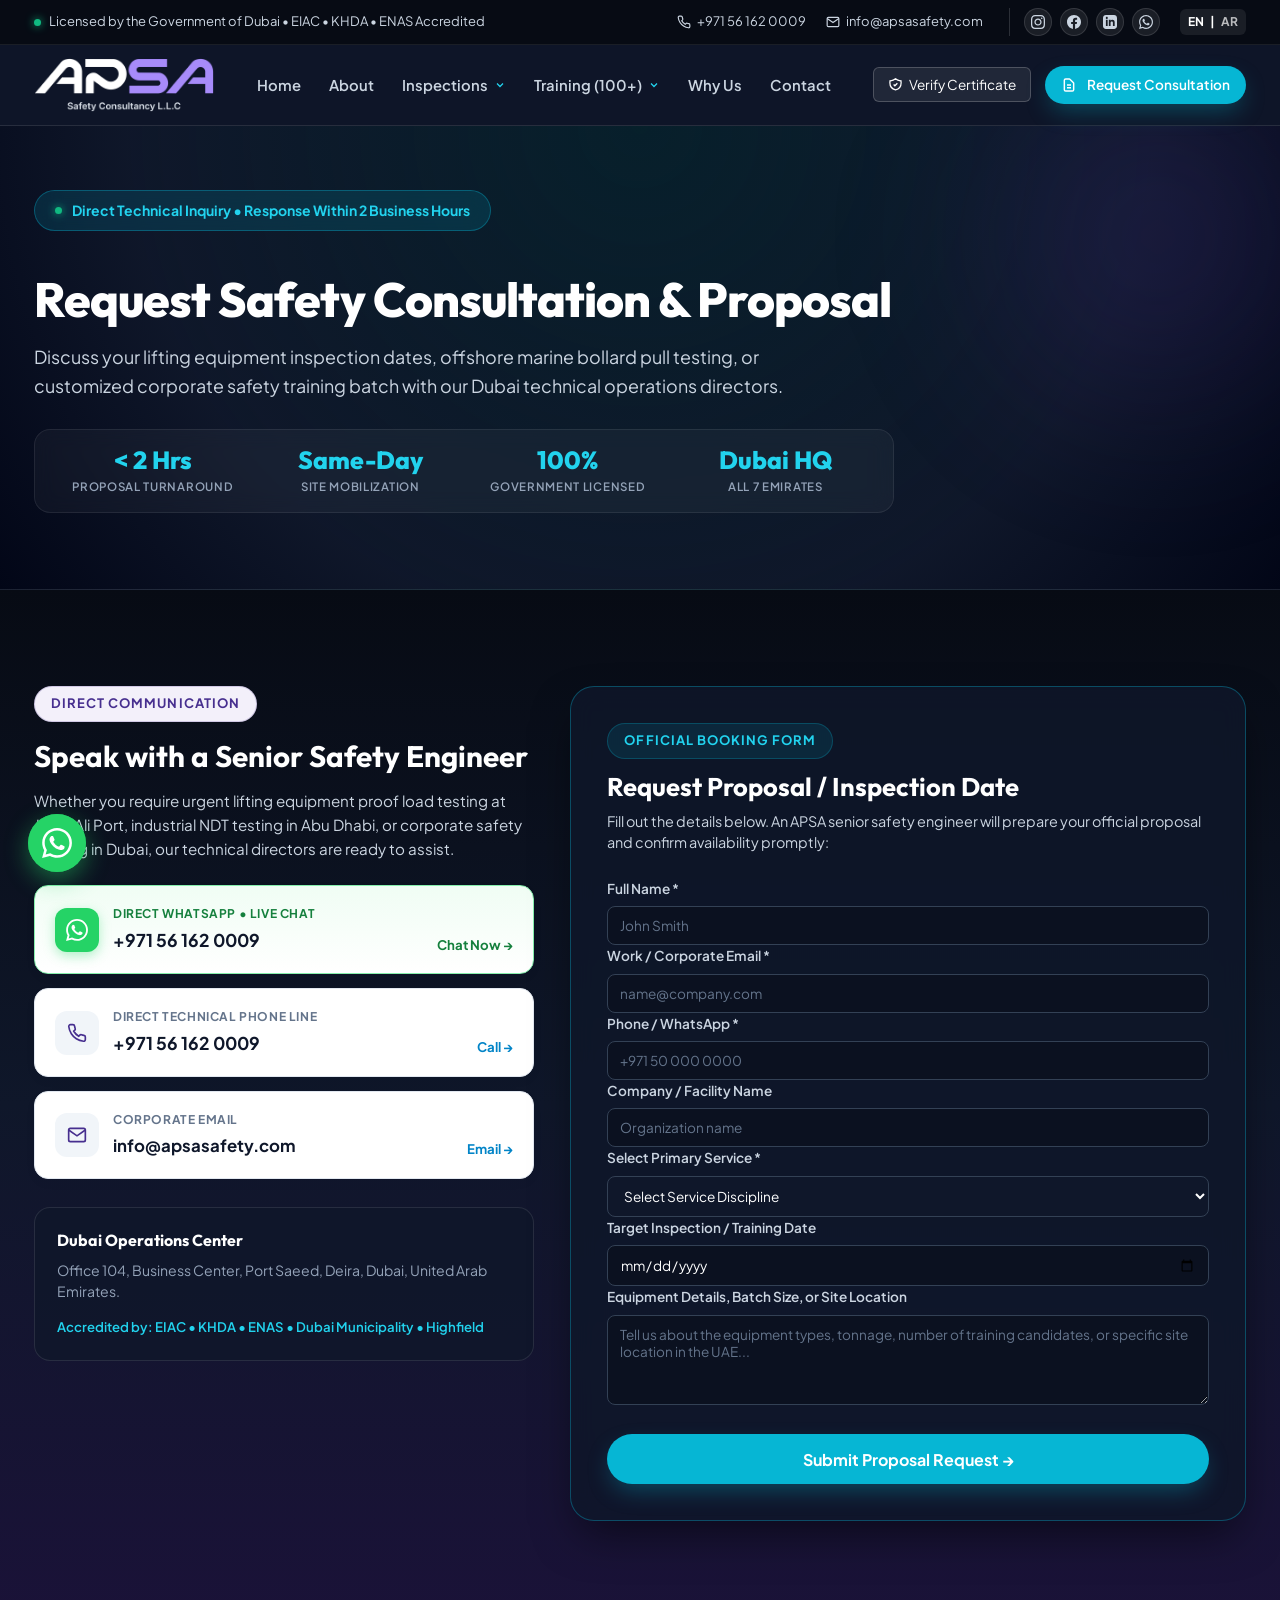
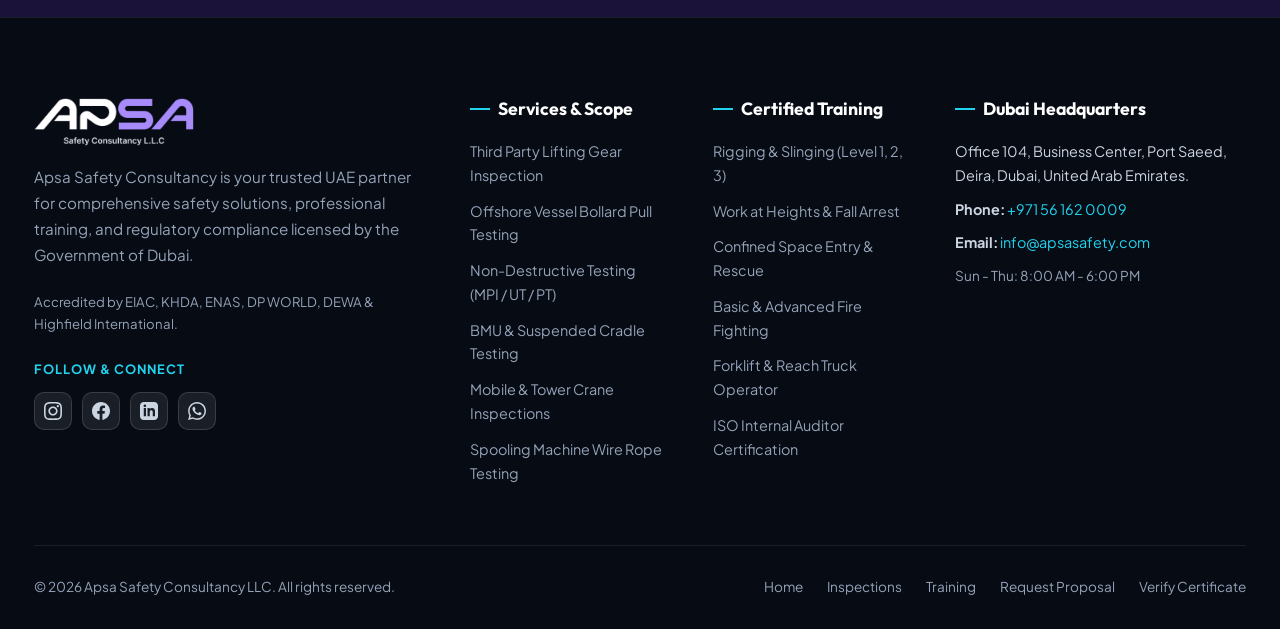
==== commit 824d26d9: "Refactor navigation architecture: add desktop dropdowns & mega-menu, state-managed mobile drawer acc" ====
--- a/consultation.html
+++ b/consultation.html
@@ -80,8 +80,103 @@
       <ul class="nav-links">
         <li><a href="index.html" class="nav-link">Home</a></li>
         <li><a href="index.html#about" class="nav-link">About</a></li>
-        <li><a href="inspections.html" class="nav-link">Inspections</a></li>
-        <li><a href="training.html" class="nav-link">Training (100+)</a></li>
+        
+        <!-- Desktop Dropdown: Inspections -->
+        <li class="nav-item-dropdown">
+          <a href="inspections.html" class="nav-link nav-link-dropdown-btn">
+            <span>Inspections</span>
+            <svg class="chevron" width="12" height="12" fill="none" stroke="currentColor" stroke-width="2.5" viewBox="0 0 24 24"><polyline points="6 9 12 15 18 9"></polyline></svg>
+          </a>
+          <div class="nav-dropdown-menu dropdown-inspections" role="menu">
+            <div class="dropdown-header-label">
+              <span>Inspection Disciplines</span>
+              <span style="font-size: 0.68rem; opacity: 0.8;">EIAC &bull; ENAS</span>
+            </div>
+            <a href="inspections.html#disciplines" class="dropdown-item" role="menuitem">
+              <div class="dropdown-item-icon">
+                <svg width="15" height="15" fill="none" stroke="currentColor" stroke-width="2" viewBox="0 0 24 24"><path d="M12 22s8-4 8-10V5l-8-3-8 3v7c0 6 8 10 8 10z"></path></svg>
+              </div>
+              <div class="dropdown-item-content">
+                <span class="dropdown-item-title">Lifting Equipment &amp; Cranes</span>
+                <span class="dropdown-item-sub">Mobile, Tower &amp; Overhead Cranes</span>
+              </div>
+            </a>
+            <a href="inspections.html#disciplines" class="dropdown-item" role="menuitem">
+              <div class="dropdown-item-icon">
+                <svg width="15" height="15" fill="none" stroke="currentColor" stroke-width="2" viewBox="0 0 24 24"><circle cx="12" cy="12" r="10"></circle><polyline points="12 6 12 12 14 14"></polyline></svg>
+              </div>
+              <div class="dropdown-item-content">
+                <span class="dropdown-item-title">Marine Bollard Pull Testing</span>
+                <span class="dropdown-item-sub">Offshore Vessels &amp; Calibrated Load Cells</span>
+              </div>
+            </a>
+            <a href="inspections.html#disciplines" class="dropdown-item" role="menuitem">
+              <div class="dropdown-item-icon">
+                <svg width="15" height="15" fill="none" stroke="currentColor" stroke-width="2" viewBox="0 0 24 24"><path d="M14 2H6a2 2 0 00-2 2v16a2 2 0 002 2h12a2 2 0 002-2V8z"></path></svg>
+              </div>
+              <div class="dropdown-item-content">
+                <span class="dropdown-item-title">NDT Testing (MPI / UT / PT)</span>
+                <span class="dropdown-item-sub">Weld Integrity &amp; Flaw Detection</span>
+              </div>
+            </a>
+            <a href="inspections.html#disciplines" class="dropdown-item" role="menuitem">
+              <div class="dropdown-item-icon">
+                <svg width="15" height="15" fill="none" stroke="currentColor" stroke-width="2" viewBox="0 0 24 24"><rect x="3" y="3" width="18" height="18" rx="2"></rect></svg>
+              </div>
+              <div class="dropdown-item-content">
+                <span class="dropdown-item-title">BMU &amp; Suspended Cradles</span>
+                <span class="dropdown-item-sub">Facade Access Systems &amp; Man Baskets</span>
+              </div>
+            </a>
+            <a href="inspections.html" class="dropdown-footer-link">
+              <span>View All Inspection Services</span>
+              <svg width="14" height="14" fill="none" stroke="currentColor" stroke-width="2.5" viewBox="0 0 24 24"><path d="M5 12h14M12 5l7 7-7 7"></path></svg>
+            </a>
+          </div>
+        </li>
+
+        <!-- Desktop Mega-Menu: Training (100+) -->
+        <li class="nav-item-dropdown">
+          <a href="training.html" class="nav-link nav-link-dropdown-btn">
+            <span>Training (100+)</span>
+            <svg class="chevron" width="12" height="12" fill="none" stroke="currentColor" stroke-width="2.5" viewBox="0 0 24 24"><polyline points="6 9 12 15 18 9"></polyline></svg>
+          </a>
+          <div class="nav-dropdown-menu dropdown-training-mega" role="menu">
+            <div>
+              <div class="dropdown-header-label">
+                <span>100+ Course Categories</span>
+                <span style="font-size: 0.68rem; opacity: 0.8;">KHDA &bull; Highfield</span>
+              </div>
+              <a href="training.html#courses" class="dropdown-item" role="menuitem">
+                <div class="dropdown-item-icon"><svg width="15" height="15" fill="none" stroke="currentColor" stroke-width="2" viewBox="0 0 24 24"><circle cx="12" cy="12" r="10"></circle><polyline points="12 6 12 12 16 14"></polyline></svg></div>
+                <div class="dropdown-item-content"><span class="dropdown-item-title">Lifting &amp; Rigging (22+ Courses)</span><span class="dropdown-item-sub">Rigger Level 1, 2, 3 &bull; LOLER Signals</span></div>
+              </a>
+              <a href="training.html#courses" class="dropdown-item" role="menuitem">
+                <div class="dropdown-item-icon"><svg width="15" height="15" fill="none" stroke="currentColor" stroke-width="2" viewBox="0 0 24 24"><rect x="3" y="3" width="18" height="18" rx="2"></rect></svg></div>
+                <div class="dropdown-item-content"><span class="dropdown-item-title">Heavy Plant &amp; Forklift (18+)</span><span class="dropdown-item-sub">Counterbalance, Reach Truck, MEWP</span></div>
+              </a>
+              <a href="training.html#courses" class="dropdown-item" role="menuitem">
+                <div class="dropdown-item-icon"><svg width="15" height="15" fill="none" stroke="currentColor" stroke-width="2" viewBox="0 0 24 24"><path d="M12 22s8-4 8-10V5l-8-3-8 3v7c0 6 8 10 8 10z"></path></svg></div>
+                <div class="dropdown-item-content"><span class="dropdown-item-title">Working at Heights (16+)</span><span class="dropdown-item-sub">Scaffolding, Fall Arrest, Cradle BMU</span></div>
+              </a>
+              <a href="training.html#courses" class="dropdown-item" role="menuitem">
+                <div class="dropdown-item-icon"><svg width="15" height="15" fill="none" stroke="currentColor" stroke-width="2" viewBox="0 0 24 24"><circle cx="12" cy="8" r="7"></circle></svg></div>
+                <div class="dropdown-item-content"><span class="dropdown-item-title">Emergency &amp; First Aid (14+)</span><span class="dropdown-item-sub">Fire Warden &bull; DCAS First Aid &bull; CPR</span></div>
+              </a>
+            </div>
+            <div class="dropdown-side-card">
+              <div>
+                <span class="section-badge" style="font-size: 0.68rem; padding: 3px 8px; margin-bottom: 8px;">Govt Accredited</span>
+                <h4>Corporate On-Site Training</h4>
+                <p>Tailored safety training batches at your warehouse, shipyard, or site across Dubai and the UAE.</p>
+              </div>
+              <a href="training.html" class="btn btn-cyan btn-sm btn-pill" style="width: 100%; justify-content: center; font-size: 0.82rem;">
+                Browse All 100+ Courses &rarr;
+              </a>
+            </div>
+          </div>
+        </li>
+
         <li><a href="index.html#why-us" class="nav-link">Why Us</a></li>
         <li><a href="index.html#contact" class="nav-link">Contact</a></li>
       </ul>
@@ -99,7 +194,7 @@
           Request Consultation
         </a>
 
-        <button class="mobile-menu-btn open-sidebar-btn" aria-label="Toggle navigation menu">
+        <button class="mobile-menu-btn open-sidebar-btn" aria-label="Toggle navigation menu" aria-controls="sidebarDrawer" aria-expanded="false">
           <span></span>
           <span></span>
           <span></span>
@@ -110,7 +205,7 @@
 
   <!-- 3. Off-Canvas Sidebar Drawer for Mobile & Quick Navigation -->
   <div class="sidebar-backdrop" id="sidebarBackdrop"></div>
-  <aside class="sidebar-drawer" id="sidebarDrawer" aria-label="Services and Navigation Drawer">
+  <aside class="sidebar-drawer" id="sidebarDrawer" aria-label="Mobile Navigation Drawer" aria-hidden="true">
     <div class="sidebar-header">
       <div class="sidebar-brand">
         <a href="index.html" class="logo-wrapper" style="height: 42px;" aria-label="Apsa Safety Consultancy Home">
@@ -128,8 +223,48 @@
         <ul class="sidebar-main-links">
           <li><a href="index.html" class="sidebar-main-link"><svg width="18" height="18" fill="none" stroke="currentColor" stroke-width="2" viewBox="0 0 24 24"><path d="M3 9l9-7 9 7v11a2 2 0 0 1-2 2H5a2 2 0 0 1-2-2z"></path></svg> Home</a></li>
           <li><a href="index.html#about" class="sidebar-main-link"><svg width="18" height="18" fill="none" stroke="currentColor" stroke-width="2" viewBox="0 0 24 24"><circle cx="12" cy="12" r="10"></circle><line x1="12" y1="16" x2="12" y2="12"></line><line x1="12" y1="8" x2="12.01" y2="8"></line></svg> About APSA Safety</a></li>
-          <li><a href="inspections.html" class="sidebar-main-link"><svg width="18" height="18" fill="none" stroke="currentColor" stroke-width="2" viewBox="0 0 24 24"><path d="M12 22s8-4 8-10V5l-8-3-8 3v7c0 6 8 10 8 10z"></path></svg> Third-Party Inspections</a></li>
-          <li><a href="training.html" class="sidebar-main-link"><svg width="18" height="18" fill="none" stroke="currentColor" stroke-width="2" viewBox="0 0 24 24"><path d="M22 10v6M2 10l10-5 10 5-10 5z"></path><path d="M6 12v5c3 3 9 3 12 0v-5"></path></svg> Accredited HSE Training (100+)</a></li>
+
+          <!-- Inspections Mobile Accordion -->
+          <li class="sidebar-accordion">
+            <button type="button" class="accordion-trigger" aria-expanded="false">
+              <span style="display: flex; align-items: center; gap: 10px;">
+                <svg width="18" height="18" fill="none" stroke="currentColor" stroke-width="2" viewBox="0 0 24 24"><path d="M12 22s8-4 8-10V5l-8-3-8 3v7c0 6 8 10 8 10z"></path></svg>
+                Third-Party Inspections
+              </span>
+              <svg class="chevron" width="15" height="15" fill="none" stroke="currentColor" stroke-width="2" viewBox="0 0 24 24"><polyline points="6 9 12 15 18 9"></polyline></svg>
+            </button>
+            <div class="accordion-panel">
+              <ul class="sidebar-menu-list">
+                <li><a href="inspections.html" style="color: var(--cyan-400); font-weight: 700;">&bull; View All Inspection Scope &rarr;</a></li>
+                <li><a href="inspections.html#disciplines">&bull; Lifting Equipment &amp; Cranes</a></li>
+                <li><a href="inspections.html#disciplines">&bull; Marine Bollard Pull Testing</a></li>
+                <li><a href="inspections.html#disciplines">&bull; NDT Testing (MPI / UT / PT)</a></li>
+                <li><a href="inspections.html#disciplines">&bull; BMU &amp; Suspended Cradles</a></li>
+              </ul>
+            </div>
+          </li>
+
+          <!-- Training Mobile Accordion -->
+          <li class="sidebar-accordion">
+            <button type="button" class="accordion-trigger" aria-expanded="false">
+              <span style="display: flex; align-items: center; gap: 10px;">
+                <svg width="18" height="18" fill="none" stroke="currentColor" stroke-width="2" viewBox="0 0 24 24"><path d="M22 10v6M2 10l10-5 10 5-10 5z"></path></svg>
+                Accredited Training (100+)
+              </span>
+              <svg class="chevron" width="15" height="15" fill="none" stroke="currentColor" stroke-width="2" viewBox="0 0 24 24"><polyline points="6 9 12 15 18 9"></polyline></svg>
+            </button>
+            <div class="accordion-panel">
+              <ul class="sidebar-menu-list">
+                <li><a href="training.html" style="color: var(--cyan-400); font-weight: 700;">&bull; Explore All 100+ Courses &rarr;</a></li>
+                <li><a href="training.html#courses">&bull; Lifting &amp; Rigging (22+)</a></li>
+                <li><a href="training.html#courses">&bull; Heavy Plant &amp; Forklifts (18+)</a></li>
+                <li><a href="training.html#courses">&bull; Working at Heights (16+)</a></li>
+                <li><a href="training.html#courses">&bull; Emergency &amp; First Aid (14+)</a></li>
+                <li><a href="training.html#courses">&bull; Confined Space &amp; HSE (20+)</a></li>
+              </ul>
+            </div>
+          </li>
+
           <li><a href="index.html#approvals" class="sidebar-main-link"><svg width="18" height="18" fill="none" stroke="currentColor" stroke-width="2" viewBox="0 0 24 24"><circle cx="12" cy="8" r="7"></circle><polyline points="8.21 13.89 7 23 12 20 17 23 15.79 13.88"></polyline></svg> Official Accreditations</a></li>
           <li><a href="index.html#why-us" class="sidebar-main-link"><svg width="18" height="18" fill="none" stroke="currentColor" stroke-width="2" viewBox="0 0 24 24"><polygon points="12 2 15.09 8.26 22 9.27 17 14.14 18.18 21.02 12 17.77 5.82 21.02 7 14.14 2 9.27 8.91 8.26 12 2"></polygon></svg> Why Choose Us</a></li>
           <li><a href="index.html#contact" class="sidebar-main-link"><svg width="18" height="18" fill="none" stroke="currentColor" stroke-width="2" viewBox="0 0 24 24"><path d="M22 16.92v3a2 2 0 01-2.18 2 19.79 19.79 0 01-8.63-3.07 19.5 19.5 0 01-6-6 19.79 19.79 0 01-3.07-8.67A2 2 0 014.11 2h3a2 2 0 012 1.72 12.84 12.84 0 00.7 2.81 2 2 0 01-.45 2.11L8.09 9.91a16 16 0 006 6l1.27-1.27a2 2 0 012.11-.45 12.84 12.84 0 002.81.7A2 2 0 0122 16.92z"></path></svg> Contact Us &amp; Support</a></li>
--- a/css/style.css
+++ b/css/style.css
@@ -84,11 +84,20 @@
 body {
   font-family: var(--font-body);
   color: var(--slate-800);
-  background-color: var(--slate-50);
+  background-color: var(--slate-950);
   line-height: 1.65;
   -webkit-font-smoothing: antialiased;
   -moz-osx-font-smoothing: grayscale;
   overflow-x: hidden;
+  min-height: 100vh;
+  min-height: 100dvh;
+  display: flex;
+  flex-direction: column;
+}
+
+#main-content {
+  flex: 1 0 auto;
+  width: 100%;
 }
 
 h1, h2, h3, h4, h5, h6 {
@@ -499,6 +508,198 @@
 }
 .nav-link:hover::after {
   width: 100%;
+}
+
+/* --- Desktop Dropdowns & Mega-Menus --- */
+.nav-item-dropdown {
+  position: relative;
+  display: flex;
+  align-items: center;
+}
+
+.nav-link-dropdown-btn {
+  display: inline-flex;
+  align-items: center;
+  gap: 6px;
+  background: none;
+  border: none;
+  font-family: inherit;
+  cursor: pointer;
+}
+
+.nav-link-dropdown-btn svg.chevron {
+  transition: transform var(--transition-fast);
+  color: var(--cyan-400);
+}
+
+.nav-item-dropdown:hover .nav-link-dropdown-btn svg.chevron,
+.nav-item-dropdown.is-open .nav-link-dropdown-btn svg.chevron {
+  transform: rotate(180deg);
+}
+
+.nav-dropdown-menu {
+  position: absolute;
+  top: calc(100% + 10px);
+  left: 50%;
+  transform: translateX(-50%) translateY(8px);
+  background: rgba(10, 16, 31, 0.97);
+  backdrop-filter: blur(18px);
+  border: 1px solid rgba(6, 182, 212, 0.3);
+  border-radius: var(--radius-lg);
+  box-shadow: 0 24px 50px -10px rgba(0, 0, 0, 0.7), 0 0 20px rgba(6, 182, 212, 0.12);
+  padding: 14px;
+  z-index: 105;
+  opacity: 0;
+  visibility: hidden;
+  pointer-events: none;
+  transition: opacity var(--transition-normal), transform var(--transition-normal), visibility var(--transition-normal);
+}
+
+/* Invisible hover bridge */
+.nav-dropdown-menu::before {
+  content: '';
+  position: absolute;
+  top: -14px;
+  left: 0;
+  right: 0;
+  height: 14px;
+}
+
+.nav-item-dropdown:hover .nav-dropdown-menu,
+.nav-item-dropdown:focus-within .nav-dropdown-menu,
+.nav-item-dropdown.is-open .nav-dropdown-menu {
+  opacity: 1;
+  visibility: visible;
+  transform: translateX(-50%) translateY(0);
+  pointer-events: auto;
+}
+
+/* Inspections Dropdown Menu */
+.dropdown-inspections {
+  min-width: 320px;
+  display: flex;
+  flex-direction: column;
+  gap: 4px;
+}
+
+/* Training Mega Menu */
+.dropdown-training-mega {
+  min-width: 620px;
+  display: grid;
+  grid-template-columns: 1.35fr 1fr;
+  gap: 16px;
+  padding: 18px;
+}
+
+.dropdown-header-label {
+  font-size: 0.72rem;
+  font-weight: 700;
+  color: var(--cyan-400);
+  text-transform: uppercase;
+  letter-spacing: 0.08em;
+  padding: 4px 8px 8px 8px;
+  border-bottom: 1px solid rgba(255, 255, 255, 0.08);
+  margin-bottom: 6px;
+  display: flex;
+  justify-content: space-between;
+  align-items: center;
+}
+
+.dropdown-item {
+  display: flex;
+  align-items: center;
+  gap: 12px;
+  padding: 8px 10px;
+  border-radius: var(--radius-sm);
+  color: var(--slate-200);
+  transition: all var(--transition-fast);
+  text-decoration: none;
+}
+
+.dropdown-item:hover {
+  background: rgba(6, 182, 212, 0.12);
+  color: #FFFFFF;
+  transform: translateX(3px);
+}
+
+.dropdown-item-icon {
+  width: 30px;
+  height: 30px;
+  border-radius: 6px;
+  background: rgba(255, 255, 255, 0.06);
+  display: flex;
+  align-items: center;
+  justify-content: center;
+  color: var(--cyan-400);
+  flex-shrink: 0;
+  transition: all var(--transition-fast);
+}
+
+.dropdown-item:hover .dropdown-item-icon {
+  background: var(--cyan-500);
+  color: #FFFFFF;
+}
+
+.dropdown-item-content {
+  display: flex;
+  flex-direction: column;
+}
+
+.dropdown-item-title {
+  font-size: 0.86rem;
+  font-weight: 600;
+  line-height: 1.3;
+}
+
+.dropdown-item-sub {
+  font-size: 0.72rem;
+  color: var(--slate-400);
+}
+
+.dropdown-item:hover .dropdown-item-sub {
+  color: var(--slate-300);
+}
+
+.dropdown-side-card {
+  background: linear-gradient(135deg, rgba(71, 47, 143, 0.35) 0%, rgba(6, 182, 212, 0.15) 100%);
+  border: 1px solid rgba(6, 182, 212, 0.3);
+  border-radius: var(--radius-md);
+  padding: 16px;
+  display: flex;
+  flex-direction: column;
+  justify-content: space-between;
+}
+
+.dropdown-side-card h4 {
+  font-size: 0.95rem;
+  color: #FFFFFF;
+  margin-bottom: 6px;
+}
+
+.dropdown-side-card p {
+  font-size: 0.78rem;
+  color: var(--slate-300);
+  line-height: 1.45;
+  margin-bottom: 14px;
+}
+
+.dropdown-footer-link {
+  display: flex;
+  align-items: center;
+  justify-content: space-between;
+  padding: 9px 12px;
+  background: rgba(255, 255, 255, 0.04);
+  border-top: 1px solid rgba(255, 255, 255, 0.08);
+  margin-top: 4px;
+  border-radius: var(--radius-sm);
+  font-size: 0.825rem;
+  font-weight: 700;
+  color: var(--cyan-400);
+}
+
+.dropdown-footer-link:hover {
+  background: rgba(6, 182, 212, 0.15);
+  color: #FFFFFF;
 }
 
 .nav-actions {
@@ -1994,6 +2195,26 @@
   border-color: #25D366;
 }
 
+/* Navigation Desktop vs Mobile Isolation */
+@media (min-width: 992px) {
+  .mobile-menu-btn {
+    display: none !important;
+  }
+  .sidebar-drawer,
+  .sidebar-backdrop {
+    display: none !important;
+  }
+}
+
+@media (max-width: 991px) {
+  .nav-links {
+    display: none !important;
+  }
+  .mobile-menu-btn {
+    display: flex !important;
+  }
+}
+
 /* Responsive Media Queries */
 @media (max-width: 1024px) {
   .hero-section { min-height: 80vh; }
@@ -2308,6 +2529,9 @@
 }
 
 @media (max-width: 480px) {
+  .container {
+    padding: 0 14px !important;
+  }
   .hero-trust-bar {
     grid-template-columns: 1fr;
     gap: 10px;
